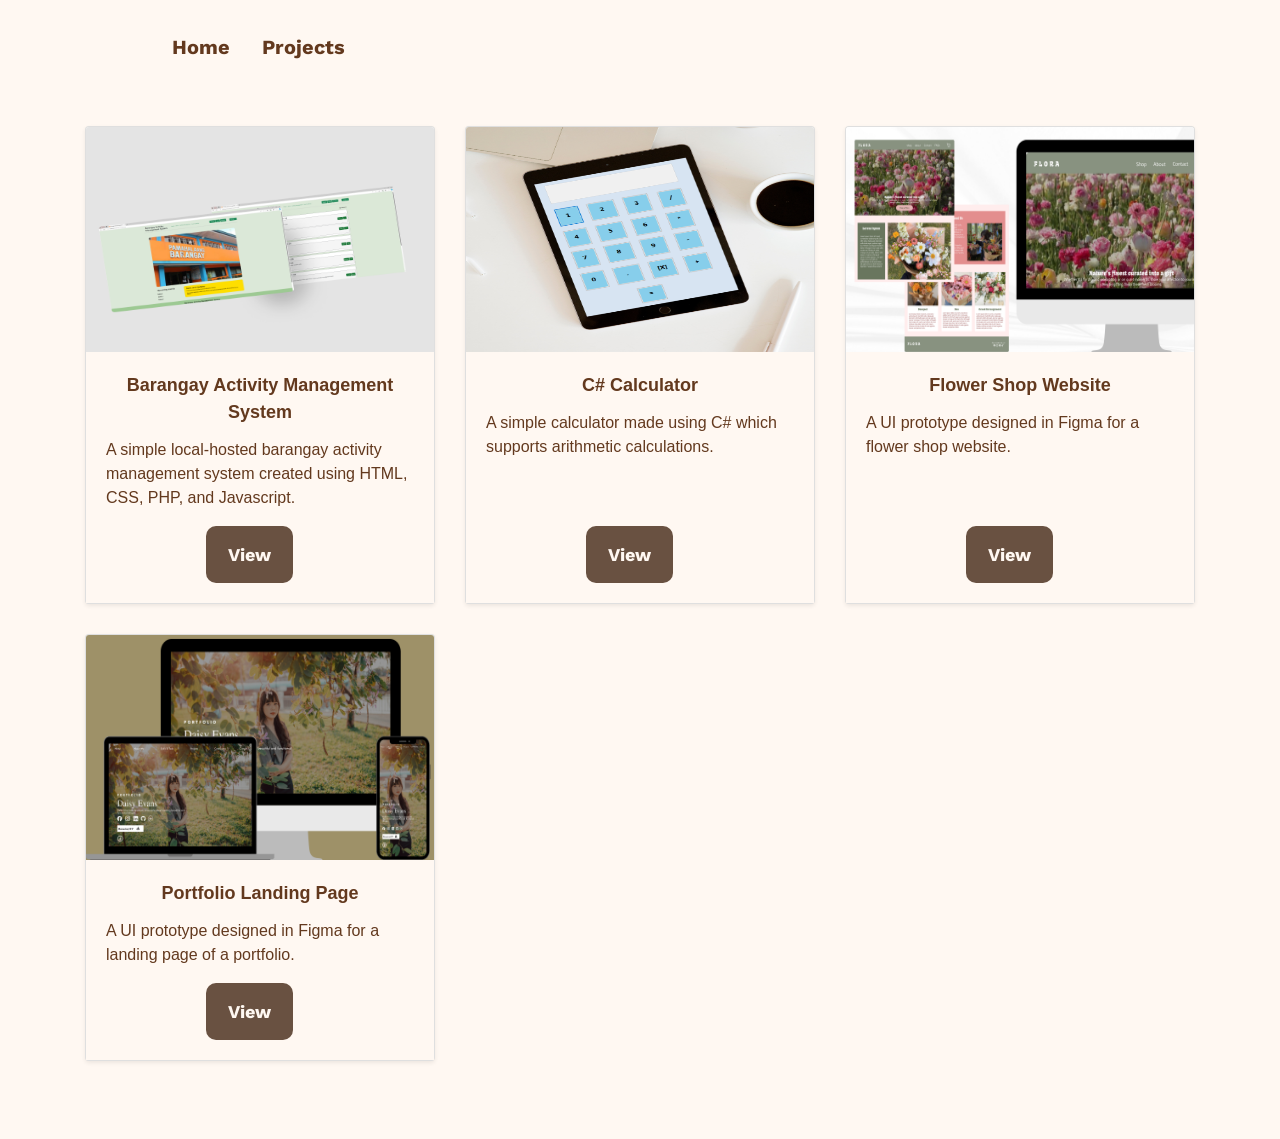
==== projects.html @ 8cfe214b "Add files via upload" ====
<!doctype html>
<html lang="en">
  <head>
    <meta charset="utf-8">
    <meta name="viewport" content="width=device-width, initial-scale=1, shrink-to-fit=no">
    <link rel="stylesheet" href="https://cdn.jsdelivr.net/npm/bootstrap@4.4.1/dist/css/bootstrap.min.css" integrity="sha384-Vkoo8x4CGsO3+Hhxv8T/Q5PaXtkKtu6ug5TOeNV6gBiFeWPGFN9MuhOf23Q9Ifjh" crossorigin="anonymous">
    <link href='https://fonts.googleapis.com/css?family=Work Sans' rel='stylesheet'>
    <link href='https://fonts.googleapis.com/css?family=Eczar' rel='stylesheet'>

    <link rel="stylesheet" href="portfolio.css">
    <title>More Projects</title>
    <link rel="icon" type="image/x-icon" href="project-icon.png">
  </head>
  <body>
    <nav class="navbar navbar-expand-lg navbar-light mt-3">
    <div class="collapse navbar-collapse" id="navbarNav">
        <ul class="navbar-nav">
        <li class="nav-item">
            <b><a class="nav-link ml-5" href="index.html">Home</a></b>
        </li>
        <li class="nav-item">
            <b><a class="nav-link ml-3" href="index.html#projects">Projects</a></b>
        </li>
    </div>
    </nav>
<body>
    <div class="album py-5 bg-body-tertiary">
        <div class="container">
            <div class="row row-cols-1 row-cols-sm-2 row-cols-md-3 g-3">
                <div class="col" style="margin-bottom: 30px;"> 
                <div class="card shadow-sm">
                        <img class="bd-placeholder-img card-img-top" height="225" width="100%" src="bams-mockup.png">
                    <div class="card-body">
                        <p class="card-title">Barangay Activity Management System</p> 
                        <p class="card-text"  style="color: #63391E !important; font-size: 16px;">A simple local-hosted barangay activity management system created using HTML, CSS, PHP, and Javascript.</p> 
                        <div class="d-flex justify-content-between align-items-center" style="margin-left: 100px;"> 
                            <div class="btn-group"> 
                                <a href="https://github.com/EireneJannah/Barangay-Activity-Management-System" class="btn primary">View</a>
                            </div>
                        </div> 
                    </div> 
                </div>
            </div>

            <div class="col" style="margin-bottom: 30px;"> 
                <div class="card shadow-sm">
                        <img class="bd-placeholder-img card-img-top" height="225" width="100%" src="calcu-mockup.png">
                    <div class="card-body"> 
                        <p class="card-title">C# Calculator</p> 
                        <p class="card-text"  style="color: #63391E !important; font-size: 16px;">A simple calculator made using C# which supports arithmetic calculations.</p> 
                        <div class="d-flex justify-content-between align-items-center" style="margin-left: 100px;"> 
                            <div class="btn-group"> 
                                <a href="https://github.com/EireneJannah/Calculator" class="btn primary">View</a>
                            </div>
                        </div> 
                    </div> 
                </div> 
            </div>

            <div class="col" style="margin-bottom: 30px;"> 
                <div class="card shadow-sm">
                        <img class="bd-placeholder-img card-img-top" height="225" width="100%" src="flora-mockup.png">
                    <div class="card-body"> 
                        <p class="card-title">Flower Shop Website</p> 
                        <p class="card-text"  style="color: #63391E !important; font-size: 16px;">A UI prototype designed in Figma for a flower shop website.</p> 
                        <div class="d-flex justify-content-between align-items-center" style="margin-left: 100px;"> 
                            <div class="btn-group"> 
                                <a href="https://www.figma.com/proto/YOsxiAtxPgYF0xO11cYRxN/Flora--Website-Shop-?node-id=1-2&p=f&t=nwMFGA1bm5sD1cd3-1&scaling=min-zoom&content-scaling=fixed&page-id=0%3A1" class="btn primary">View</a>
                            </div>
                        </div> 
                    </div> 
                </div> 
            </div>
            
            <div class="col" style="margin-bottom: 30px;"> 
                <div class="card shadow-sm">
                        <img class="bd-placeholder-img card-img-top" height="225" width="100%" src="landingpage-mockup.png">
                    <div class="card-body"> 
                        <p class="card-title">Portfolio Landing Page</p> 
                        <p class="card-text"  style="color: #63391E !important; font-size: 16px;">A UI prototype designed in Figma for a landing page of a portfolio.</p> 
                        <div class="d-flex justify-content-between align-items-center" style="margin-left: 100px;"> 
                            <div class="btn-group"> 
                                <a href="https://www.figma.com/proto/vqP098gg85hJiurmW2SEsU?node-id=0-1&t=Xt8Y7LL2d7GaH8PI-6" class="btn primary">View</a>
                            </div>
                        </div> 
                    </div> 
                </div> 
            </div>
</body>
</html>
---- portfolio.css ----
* {
    background-color: #FFF8F2;
    scroll-behavior: smooth;
}
#navbarNav {
    margin-left: 100px;
}
.nav-link {
    color: #63391E !important;
    font-style: bold !important;
    font-family: 'Work Sans';
    font-size: 20px;
}
#btn-back-to-top {
  position: fixed;
  bottom: 20px;
  right: 20px;
  display: none;
  border-radius: 100px;
}
.fas fa-arrow-up {
    color: #FFF8F2;
}

/*HOME*/
.intro-container {
    display: flex;
    flex-direction: row;
    align-items: center;
    justify-content: space-between;
    padding: 40px 120px;
    gap: 60px;
}
#intro {
    display: flex;
    flex-direction: column;
    max-width: 45%;
    padding-left: 40px;
}
.hey-bg {
    font-family: 'Work Sans';
    background-color: #695141;
    color: #FFF8F2;
    padding: 6px 14px;
    font-size: 20px;
    border-radius: 10px;
    display: inline-block;
    margin-bottom: 40px;
}
.name-intro {
    font-family: 'Ecszar';
    color: #63391E;
    font-size: 65px;
    line-height: 1.2;
}
.intro-pic img {
    width: 470px;
    height: auto;
    object-fit: cover;
    margin-right: 40px;
}
.intro-btn {
    display: flex;
    gap: 16px;
    margin-top: 20px;
}
.btn {
    padding: 15px 22px;
    font-family: 'Work Sans';
    font-size: 18px;
    border-radius: 10px;
    border: none;
    font-weight: bold;
}
.btn:hover{
    color: #D8914E;
}
.primary {
    background-color: #695141;
    color: #FFF8F2;
}
.secondary {
    background-color: transparent;
    color: #695141;
    border: 2px solid #695141;
}

/*PROJECTS*/
#projects {
    background-color: #EBC490;
    padding: 50px 20px;
}
.proj-title {
    background-color: #EBC490;
    font-family: 'Ecszar';
    color: #63391E;
    font-size: 40px;
    padding: 30px 0 40px 150px;
    font-weight: bolder;
}
.proj-card {
  display: flex;
  justify-content: space-between;
  align-items: center;
  background-color: #FFF8F2;
  border-radius: 20px;
  padding: 0 0 0 50px;
  gap: 20px;
  margin: 0 140px 0 140px;
  overflow: hidden;
}
.proj-text {
  flex: 1;
  font-weight: bold;
  font-size: 20px;
}
.proj-text h2 {
  color: #63391E;
  margin-bottom: 15px;
}
.proj-text p {
  color: #63391E;
  line-height: 1.5;
  margin-bottom: 20px;
}
.proj-text a {
  color: #63391E;
  text-decoration: none;
  font-weight: bold;
}
.proj-text a:hover{
    color: #D8914E;
}
.proj-image {
  flex: 1;
  display: flex;
  justify-content: center;
}
.proj-image img {
  width: 100%;
  border-radius: 20px;
}
.btn-more-proj {
    padding: 15px 22px;
    font-family: 'Work Sans';
    font-size: 18px;
    border-radius: 10px;
    border: none;
    font-weight: bold;
    background-color: #695141;
    color: #FFF8F2;
    margin-top: 40px;
    margin-left: 140px;
    display: inline-block;
}
.btn-more-proj:hover{
    color: #D8914E;
}

/*ABOUT*/
#about {
    display: flex;
    gap: 80px;
    padding: 40px 120px;
    align-items: flex-start;
}
.about-info {
    flex: 2;
}
.educ {
    flex: 1;
}
.abt-title {
    margin-left: 40px;
}
.abt-title,
.educ-title,
.train-title {
    font-family: 'Ecszar';
    color: #63391E;
    font-size: 40px;
    font-weight: bolder;
    margin-bottom: 20px;
}
.abt-pr {
    font-family: 'Work Sans';
    color: #63391E;
    font-size: 20px;
    line-height: 1.6;
    max-width: 600px;
    margin-left: 40px;
}
.educ-details {
    font-family: 'Work Sans';
    color: #63391E;
    font-size: 20px;
    line-height: 1.6;
    max-width: 800px;
}
.train-details {
    font-family: 'Work Sans';
    color: #63391E;
    font-size: 20px;
    max-width: 800px;
}
.skills {
    display: flex;
    flex-direction: column;
}
.skills-title {
    font-family: 'Ecszar';
    color: #63391E;
    font-size: 40px;
    font-weight: bolder;
    margin-left: 40px;
    margin-bottom: 20px;
}
.skills-details {
    display: flex;
    flex-direction: row;
    align-items: flex-start;
}
details {
    flex: none;
    font-family: 'Work Sans';
    color: #63391E;
    font-size: 18px;
    font-weight: bold;
    border: 2px solid #695141;
    border-radius: 16px;
    padding: 14px 18px;
    margin-left: 40px;
    background-color: #FFF8F2;
    width: 280px;
    min-width: 250px;
    max-width: 550px;
}
summary {
    font-weight: bolder;
    font-size: 20px;
}
summary:hover {
    color: #D8914E;
}
.skills-sum {
    padding-left: 20px;
    margin-top: 10px;
    font-family: 'Work Sans';
    font-size: 16px;
    color: #63391E;
}
.skills-sum li {
    margin-bottom: 6px;
}

/*CONTACTS*/
.contacts {
    margin: 15px 0 0 30px;
    display: flex;
    gap: 35px;
}

/**CERTIFICATES*/
#certificates {
    background-color: #EBC490;
    padding: 50px 20px;
}
.cert-title {
    background-color: #EBC490;
    font-family: 'Ecszar';
    color: #63391E;
    font-size: 40px;
    padding: 30px 0 40px 0;
    font-weight: bolder;
    text-align: center;
}
.carousel {
    max-width: 630px;
    margin: 0 0 30px 420px;
}
.carousel-item {
    height: 400px;
}
.carousel-item img {
    height: 100%;
    object-fit: contain;
    margin: auto;
}
.carousel-caption {
    padding: 12px 20px;
    bottom: 20px;
    left: 50%;
    transform: translateX(-50%);
    width: 400px;
    max-width: 100%;
    opacity: 0.8;
}
.carousel-caption h5,
.carousel-caption p {
    color: #63391E;
    margin: 0;
}
.carousel-control-prev,
.carousel-control-next {
    width: 5%;
    border: none;
}
.carousel-control-prev-icon,
.carousel-control-next-icon {
    filter: invert(1);
    width: 2rem;
    height: 2rem;
    color: #63391E !important;
}
.carousel-inner {
    border-radius: 20px;
    overflow: hidden;
}

/*MORE PROJECTS*/
.card {
    height: 100%;
}
.card-body {
    display: flex;
    flex-direction: column;
    width: 100%; 
    height: 100%;
}
.card-title{
    color: #63391E;
    font-size: 18px;
    font-weight: bold;
    text-align: center;
}
.card-text {
    flex-grow: 1;
}
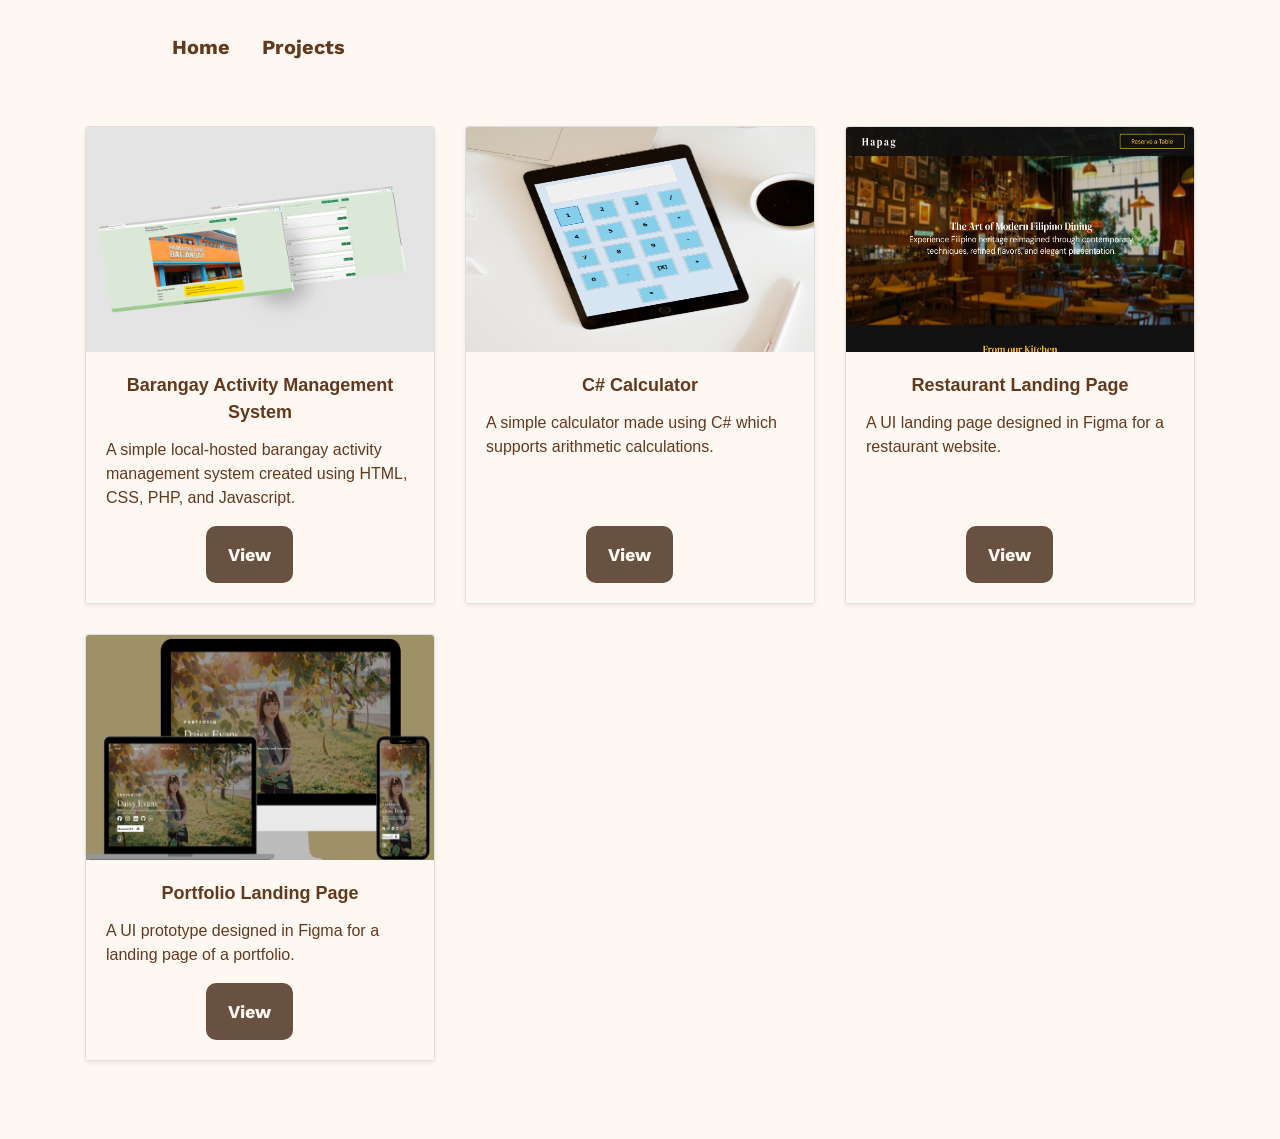
==== commit ca7a79ac: "Add files via upload" ====
--- a/projects.html
+++ b/projects.html
@@ -13,6 +13,16 @@
   </head>
   <body>
     <nav class="navbar navbar-expand-lg navbar-light mt-3">
+
+    <button class="navbar-toggler" type="button"
+        data-bs-toggle="collapse"
+        data-bs-target="#navbarNav"
+        aria-controls="navbarNav"
+        aria-expanded="false"
+        aria-label="Toggle navigation">
+        <span class="navbar-toggler-icon"></span>
+    </button>
+
     <div class="collapse navbar-collapse" id="navbarNav">
         <ul class="navbar-nav">
         <li class="nav-item">
@@ -59,13 +69,13 @@
 
             <div class="col" style="margin-bottom: 30px;"> 
                 <div class="card shadow-sm">
-                        <img class="bd-placeholder-img card-img-top" height="225" width="100%" src="flora-mockup.png">
+                        <img class="bd-placeholder-img card-img-top" height="225" width="100%" src="hapag-landingpage.png">
                     <div class="card-body"> 
-                        <p class="card-title">Flower Shop Website</p> 
-                        <p class="card-text"  style="color: #63391E !important; font-size: 16px;">A UI prototype designed in Figma for a flower shop website.</p> 
+                        <p class="card-title">Restaurant Landing Page</p> 
+                        <p class="card-text"  style="color: #63391E !important; font-size: 16px;">A UI landing page designed in Figma for a restaurant website.</p> 
                         <div class="d-flex justify-content-between align-items-center" style="margin-left: 100px;"> 
                             <div class="btn-group"> 
-                                <a href="https://www.figma.com/proto/YOsxiAtxPgYF0xO11cYRxN/Flora--Website-Shop-?node-id=1-2&p=f&t=nwMFGA1bm5sD1cd3-1&scaling=min-zoom&content-scaling=fixed&page-id=0%3A1" class="btn primary">View</a>
+                                <a href="https://www.figma.com/community/file/1651979895383308139" class="btn primary">View</a>
                             </div>
                         </div> 
                     </div> 
@@ -86,5 +96,9 @@
                     </div> 
                 </div> 
             </div>
+    <script src="https://code.jquery.com/jquery-3.4.1.slim.min.js" integrity="sha384-J6qa4849blE2+poT4WnyKhv5vZF5SrPo0iEjwBvKU7imGFAV0wwj1yYfoRSJoZ+n" crossorigin="anonymous"></script>
+    <script src="https://cdn.jsdelivr.net/npm/popper.js@1.16.0/dist/umd/popper.min.js" integrity="sha384-Q6E9RHvbIyZFJoft+2mJbHaEWldlvI9IOYy5n3zV9zzTtmI3UksdQRVvoxMfooAo" crossorigin="anonymous"></script>
+    <script src="https://cdn.jsdelivr.net/npm/bootstrap@4.4.1/dist/js/bootstrap.min.js" integrity="sha384-wfSDF2E50Y2D1uUdj0O3uMBJnjuUD4Ih7YwaYd1iqfktj0Uod8GCExl3Og8ifwB6" crossorigin="anonymous"></script>
+    <script src="https://cdn.jsdelivr.net/npm/bootstrap@5.3.2/dist/js/bootstrap.bundle.min.js"></script>
 </body>
 </html>
--- a/portfolio.css
+++ b/portfolio.css
@@ -4,6 +4,12 @@
 }
 #navbarNav {
     margin-left: 100px;
+}
+.navbar-toggler {
+    border-color: #695141;
+}
+.navbar-toggler-icon {
+    filter: invert(27%) sepia(30%) saturate(500%) hue-rotate(10deg);
 }
 .nav-link {
     color: #63391E !important;
@@ -34,7 +40,7 @@
 #intro {
     display: flex;
     flex-direction: column;
-    max-width: 45%;
+    max-width: 55%;
     padding-left: 40px;
 }
 .hey-bg {
@@ -50,14 +56,33 @@
 .name-intro {
     font-family: 'Ecszar';
     color: #63391E;
-    font-size: 65px;
+    font-size: 45px;
     line-height: 1.2;
 }
-.intro-pic img {
+.intro-pic {
+    position: relative;
     width: 470px;
+    margin-right: 40px;
+}
+.profile-img {
+    display: block;
+    width: 100%;
     height: auto;
     object-fit: cover;
-    margin-right: 40px;
+}
+.overlay {
+    position: absolute;
+    inset: 0;
+    opacity: 0;
+    transition: 0.5s ease;
+}
+.overlay img {
+    width: 100%;
+    height: 100%;
+    object-fit: cover;
+}
+.intro-pic:hover .overlay {
+    opacity: 1;
 }
 .intro-btn {
     display: flex;
@@ -337,6 +362,132 @@
     flex-grow: 1;
 }
 
-
-
-
+/*RESPONSIVE
+
+/* TABLET/IPAD */
+@media (max-width: 992px) {
+
+#navbarNav {
+    margin-left: 0;
+}  
+.navbar-nav {
+    gap: 10px;
+    padding-top: 10px;
+}
+.intro-container {
+    flex-direction: column;
+    padding: 40px 40px;
+    text-align: center;
+}
+#intro {
+    max-width: 100%;
+    padding-left: 0;
+}
+.intro-pic img {
+    width: 350px;
+    margin-right: 0;
+}
+.intro-btn {
+    justify-content: center;
+    flex-wrap: wrap;
+}
+.proj-title {
+    padding-left: 40px;
+    text-align: left;
+}
+.proj-card {
+    flex-direction: column;
+    margin: 0 40px;
+    padding: 30px;
+}
+.btn-more-proj {
+    margin-left: 40px;
+}
+#about {
+    flex-direction: column;
+    padding: 40px;
+    gap: 40px;
+}
+.abt-title,
+.skills-title {
+    margin-left: 0;
+}
+.abt-pr {
+    margin-left: 0;
+}
+.skills-details {
+    flex-direction: column;
+    gap: 20px;
+}
+details {
+    margin-left: 0;
+    width: 100%;
+}
+.carousel {
+    margin: 0 auto 30px auto;
+}
+}
+
+/* MOBILE */
+@media (max-width: 576px) {
+
+#navbarNav {
+    margin-left: 0;
+}
+.navbar-nav {
+        gap: 10px;
+        padding-top: 10px;
+}
+.nav-link {
+    font-size: 18px;
+}
+.name-intro {
+    font-size: 45px;
+}
+.hey-bg {
+    font-size: 16px;
+}
+.intro-pic img {
+    width: 280px;
+}
+.proj-title {
+    font-size: 32px;
+    padding-left: 20px;
+}
+.proj-text {
+    font-size: 18px;
+}
+.proj-card {
+    margin: 0 20px;
+}
+.btn-more-proj {
+    margin-left: 20px;
+}
+.abt-title,
+.educ-title,
+.train-title,
+.skills-title {
+    font-size: 32px;
+}
+.abt-pr,
+.educ-details,
+.train-details {
+    font-size: 18px;
+}
+.contacts {
+    flex-wrap: wrap;
+    gap: 20px;
+}
+.carousel-item {
+    height: 300px;
+}
+.carousel-caption {
+    width: 90%;
+}
+}
+
+
+
+
+
+
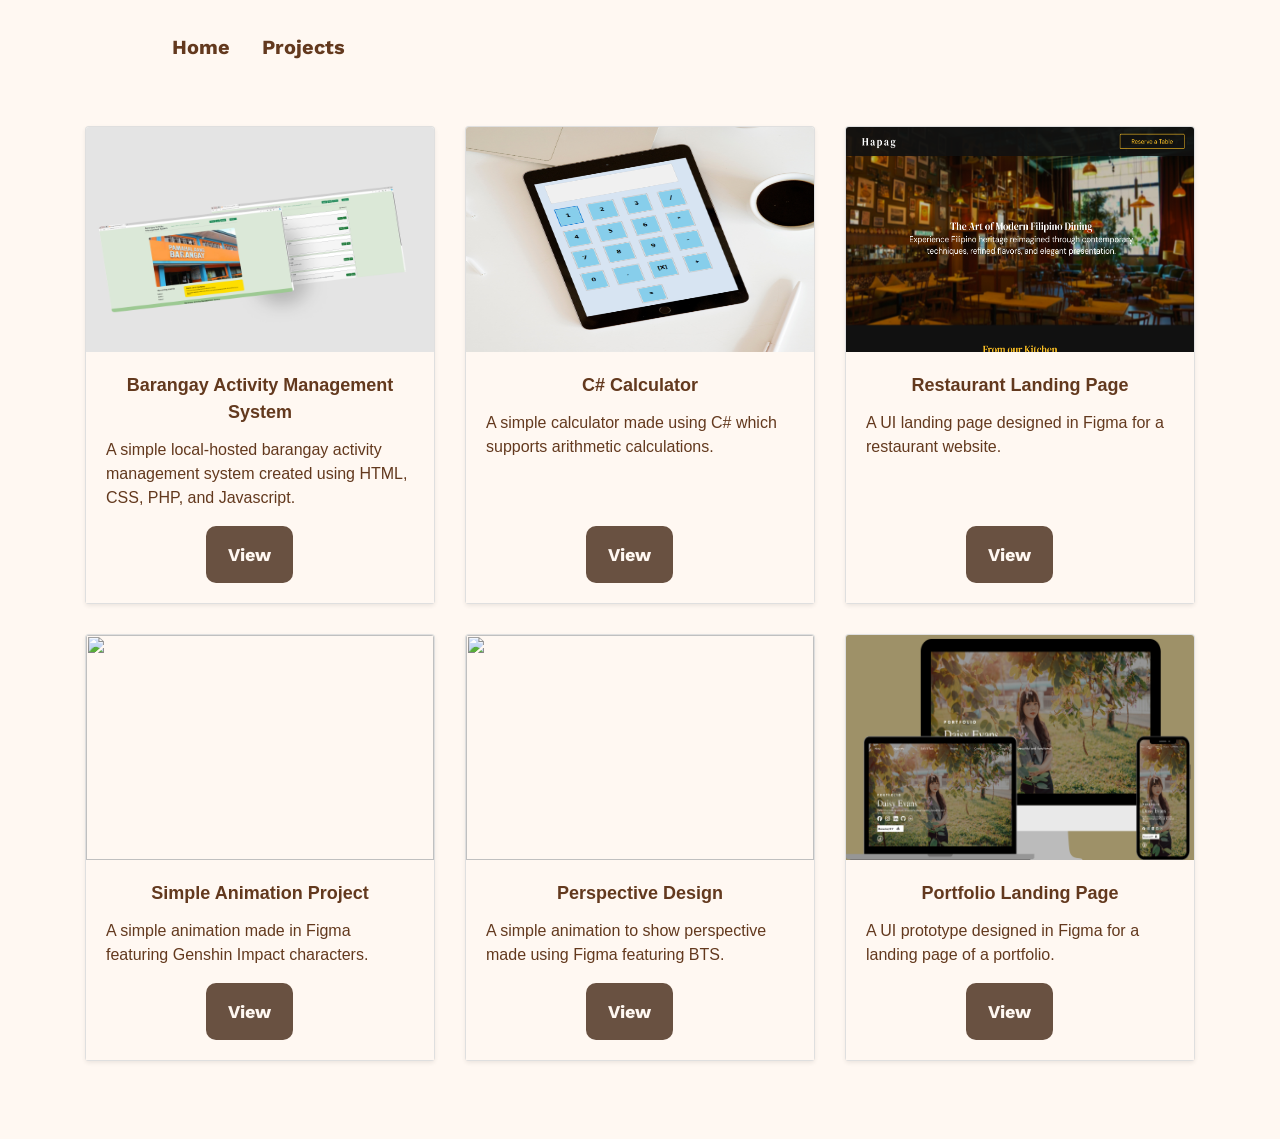
==== commit b8855218: "Add files via upload" ====
--- a/projects.html
+++ b/projects.html
@@ -81,7 +81,37 @@
                     </div> 
                 </div> 
             </div>
-            
+
+            <div class="col" style="margin-bottom: 30px;"> 
+                <div class="card shadow-sm">
+                        <img class="bd-placeholder-img card-img-top" height="225" width="100%" src="simple-animation.png">
+                    <div class="card-body"> 
+                        <p class="card-title">Simple Animation Project</p> 
+                        <p class="card-text"  style="color: #63391E !important; font-size: 16px;">A simple animation made in Figma featuring Genshin Impact characters.</p> 
+                        <div class="d-flex justify-content-between align-items-center" style="margin-left: 100px;"> 
+                            <div class="btn-group"> 
+                                <a href="https://www.figma.com/proto/w0Ak2dKb2I7CWGbtjV2sj3/Animation-of-Genshin-Impact-Characters--Cryo-?node-id=1-2&p=f&t=DT8RNXBvrk9KnqP2-1&scaling=min-zoom&content-scaling=fixed&page-id=0%3A1&starting-point-node-id=1%3A2" class="btn primary">View</a>
+                            </div>
+                        </div> 
+                    </div> 
+                </div> 
+            </div>
+
+            <div class="col" style="margin-bottom: 30px;"> 
+                <div class="card shadow-sm">
+                        <img class="bd-placeholder-img card-img-top" height="225" width="100%" src="perspective design.png">
+                    <div class="card-body"> 
+                        <p class="card-title">Perspective Design</p> 
+                        <p class="card-text"  style="color: #63391E !important; font-size: 16px;">A simple animation to show perspective made using Figma featuring BTS.</p> 
+                        <div class="d-flex justify-content-between align-items-center" style="margin-left: 100px;"> 
+                            <div class="btn-group"> 
+                                <a href="https://www.figma.com/proto/HBB8tZjjzlKYYc49GsrmYz/Perspective-Design?node-id=3-427&p=f&t=JgrsklHNJFS50J7o-1&scaling=min-zoom&content-scaling=fixed&page-id=0%3A1" class="btn primary">View</a>
+                            </div>
+                        </div> 
+                    </div> 
+                </div> 
+            </div>
+
             <div class="col" style="margin-bottom: 30px;"> 
                 <div class="card shadow-sm">
                         <img class="bd-placeholder-img card-img-top" height="225" width="100%" src="landingpage-mockup.png">
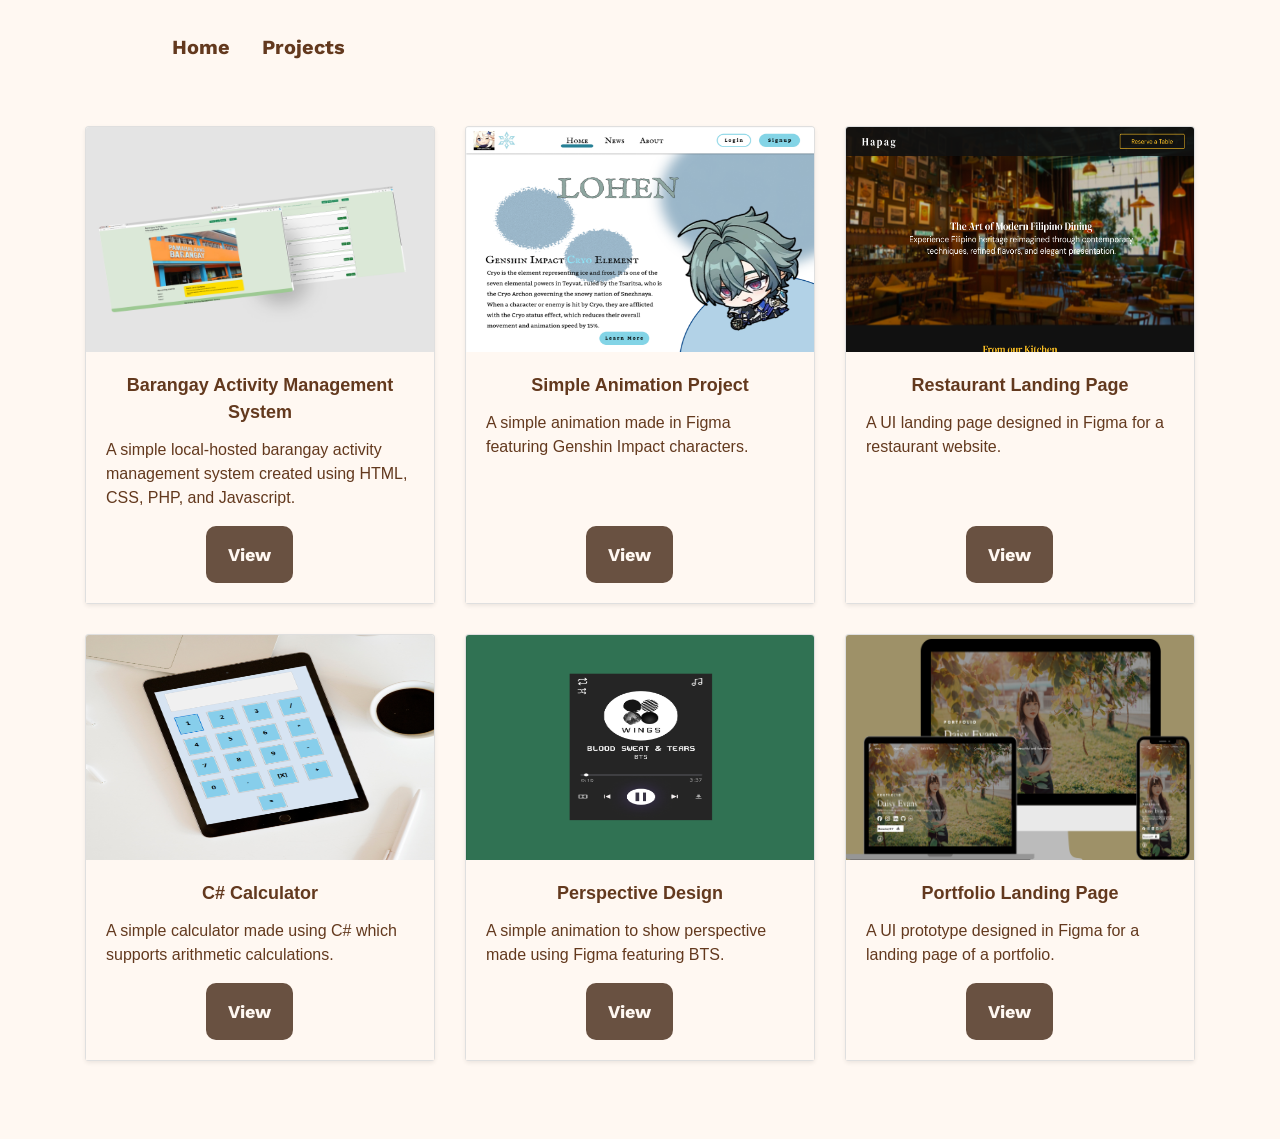
==== commit cb4fc8bc: "Add files via upload" ====
--- a/projects.html
+++ b/projects.html
@@ -54,13 +54,13 @@
 
             <div class="col" style="margin-bottom: 30px;"> 
                 <div class="card shadow-sm">
-                        <img class="bd-placeholder-img card-img-top" height="225" width="100%" src="calcu-mockup.png">
+                        <img class="bd-placeholder-img card-img-top" height="225" width="100%" src="simple-animation.png">
                     <div class="card-body"> 
-                        <p class="card-title">C# Calculator</p> 
-                        <p class="card-text"  style="color: #63391E !important; font-size: 16px;">A simple calculator made using C# which supports arithmetic calculations.</p> 
+                        <p class="card-title">Simple Animation Project</p> 
+                        <p class="card-text"  style="color: #63391E !important; font-size: 16px;">A simple animation made in Figma featuring Genshin Impact characters.</p> 
                         <div class="d-flex justify-content-between align-items-center" style="margin-left: 100px;"> 
                             <div class="btn-group"> 
-                                <a href="https://github.com/EireneJannah/Calculator" class="btn primary">View</a>
+                                <a href="https://www.figma.com/proto/w0Ak2dKb2I7CWGbtjV2sj3/Animation-of-Genshin-Impact-Characters--Cryo-?node-id=1-2&p=f&t=DT8RNXBvrk9KnqP2-1&scaling=min-zoom&content-scaling=fixed&page-id=0%3A1&starting-point-node-id=1%3A2" class="btn primary">View</a>
                             </div>
                         </div> 
                     </div> 
@@ -84,13 +84,13 @@
 
             <div class="col" style="margin-bottom: 30px;"> 
                 <div class="card shadow-sm">
-                        <img class="bd-placeholder-img card-img-top" height="225" width="100%" src="simple-animation.png">
+                        <img class="bd-placeholder-img card-img-top" height="225" width="100%" src="calcu-mockup.png">
                     <div class="card-body"> 
-                        <p class="card-title">Simple Animation Project</p> 
-                        <p class="card-text"  style="color: #63391E !important; font-size: 16px;">A simple animation made in Figma featuring Genshin Impact characters.</p> 
+                        <p class="card-title">C# Calculator</p> 
+                        <p class="card-text"  style="color: #63391E !important; font-size: 16px;">A simple calculator made using C# which supports arithmetic calculations.</p> 
                         <div class="d-flex justify-content-between align-items-center" style="margin-left: 100px;"> 
                             <div class="btn-group"> 
-                                <a href="https://www.figma.com/proto/w0Ak2dKb2I7CWGbtjV2sj3/Animation-of-Genshin-Impact-Characters--Cryo-?node-id=1-2&p=f&t=DT8RNXBvrk9KnqP2-1&scaling=min-zoom&content-scaling=fixed&page-id=0%3A1&starting-point-node-id=1%3A2" class="btn primary">View</a>
+                                <a href="https://github.com/EireneJannah/Calculator" class="btn primary">View</a>
                             </div>
                         </div> 
                     </div> 
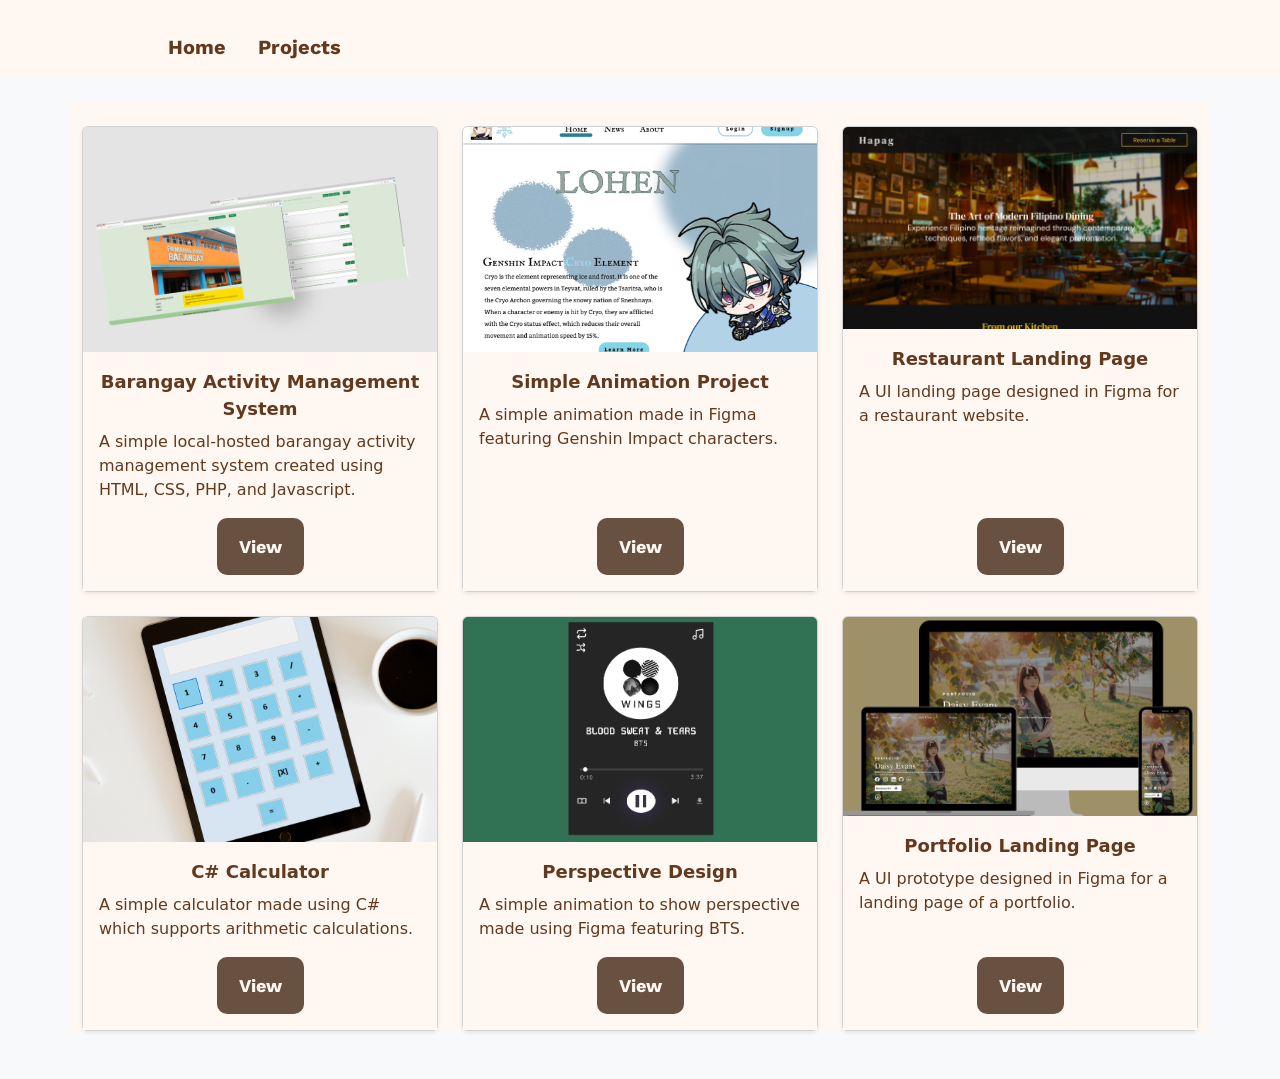
==== commit 5c590407: "Add files via upload" ====
--- a/projects.html
+++ b/projects.html
@@ -1,134 +1,136 @@
-<!doctype html>
-<html lang="en">
-  <head>
-    <meta charset="utf-8">
-    <meta name="viewport" content="width=device-width, initial-scale=1, shrink-to-fit=no">
-    <link rel="stylesheet" href="https://cdn.jsdelivr.net/npm/bootstrap@4.4.1/dist/css/bootstrap.min.css" integrity="sha384-Vkoo8x4CGsO3+Hhxv8T/Q5PaXtkKtu6ug5TOeNV6gBiFeWPGFN9MuhOf23Q9Ifjh" crossorigin="anonymous">
-    <link href='https://fonts.googleapis.com/css?family=Work Sans' rel='stylesheet'>
-    <link href='https://fonts.googleapis.com/css?family=Eczar' rel='stylesheet'>
-
-    <link rel="stylesheet" href="portfolio.css">
-    <title>More Projects</title>
-    <link rel="icon" type="image/x-icon" href="project-icon.png">
-  </head>
-  <body>
-    <nav class="navbar navbar-expand-lg navbar-light mt-3">
-
-    <button class="navbar-toggler" type="button"
-        data-bs-toggle="collapse"
-        data-bs-target="#navbarNav"
-        aria-controls="navbarNav"
-        aria-expanded="false"
-        aria-label="Toggle navigation">
-        <span class="navbar-toggler-icon"></span>
-    </button>
-
-    <div class="collapse navbar-collapse" id="navbarNav">
-        <ul class="navbar-nav">
-        <li class="nav-item">
-            <b><a class="nav-link ml-5" href="index.html">Home</a></b>
-        </li>
-        <li class="nav-item">
-            <b><a class="nav-link ml-3" href="index.html#projects">Projects</a></b>
-        </li>
-    </div>
-    </nav>
-<body>
-    <div class="album py-5 bg-body-tertiary">
-        <div class="container">
-            <div class="row row-cols-1 row-cols-sm-2 row-cols-md-3 g-3">
-                <div class="col" style="margin-bottom: 30px;"> 
-                <div class="card shadow-sm">
-                        <img class="bd-placeholder-img card-img-top" height="225" width="100%" src="bams-mockup.png">
-                    <div class="card-body">
-                        <p class="card-title">Barangay Activity Management System</p> 
-                        <p class="card-text"  style="color: #63391E !important; font-size: 16px;">A simple local-hosted barangay activity management system created using HTML, CSS, PHP, and Javascript.</p> 
-                        <div class="d-flex justify-content-between align-items-center" style="margin-left: 100px;"> 
-                            <div class="btn-group"> 
-                                <a href="https://github.com/EireneJannah/Barangay-Activity-Management-System" class="btn primary">View</a>
-                            </div>
-                        </div> 
-                    </div> 
-                </div>
-            </div>
-
-            <div class="col" style="margin-bottom: 30px;"> 
-                <div class="card shadow-sm">
-                        <img class="bd-placeholder-img card-img-top" height="225" width="100%" src="simple-animation.png">
-                    <div class="card-body"> 
-                        <p class="card-title">Simple Animation Project</p> 
-                        <p class="card-text"  style="color: #63391E !important; font-size: 16px;">A simple animation made in Figma featuring Genshin Impact characters.</p> 
-                        <div class="d-flex justify-content-between align-items-center" style="margin-left: 100px;"> 
-                            <div class="btn-group"> 
-                                <a href="https://www.figma.com/proto/w0Ak2dKb2I7CWGbtjV2sj3/Animation-of-Genshin-Impact-Characters--Cryo-?node-id=1-2&p=f&t=DT8RNXBvrk9KnqP2-1&scaling=min-zoom&content-scaling=fixed&page-id=0%3A1&starting-point-node-id=1%3A2" class="btn primary">View</a>
-                            </div>
-                        </div> 
-                    </div> 
-                </div> 
-            </div>
-
-            <div class="col" style="margin-bottom: 30px;"> 
-                <div class="card shadow-sm">
-                        <img class="bd-placeholder-img card-img-top" height="225" width="100%" src="hapag-landingpage.png">
-                    <div class="card-body"> 
-                        <p class="card-title">Restaurant Landing Page</p> 
-                        <p class="card-text"  style="color: #63391E !important; font-size: 16px;">A UI landing page designed in Figma for a restaurant website.</p> 
-                        <div class="d-flex justify-content-between align-items-center" style="margin-left: 100px;"> 
-                            <div class="btn-group"> 
-                                <a href="https://www.figma.com/community/file/1651979895383308139" class="btn primary">View</a>
-                            </div>
-                        </div> 
-                    </div> 
-                </div> 
-            </div>
-
-            <div class="col" style="margin-bottom: 30px;"> 
-                <div class="card shadow-sm">
-                        <img class="bd-placeholder-img card-img-top" height="225" width="100%" src="calcu-mockup.png">
-                    <div class="card-body"> 
-                        <p class="card-title">C# Calculator</p> 
-                        <p class="card-text"  style="color: #63391E !important; font-size: 16px;">A simple calculator made using C# which supports arithmetic calculations.</p> 
-                        <div class="d-flex justify-content-between align-items-center" style="margin-left: 100px;"> 
-                            <div class="btn-group"> 
-                                <a href="https://github.com/EireneJannah/Calculator" class="btn primary">View</a>
-                            </div>
-                        </div> 
-                    </div> 
-                </div> 
-            </div>
-
-            <div class="col" style="margin-bottom: 30px;"> 
-                <div class="card shadow-sm">
-                        <img class="bd-placeholder-img card-img-top" height="225" width="100%" src="perspective design.png">
-                    <div class="card-body"> 
-                        <p class="card-title">Perspective Design</p> 
-                        <p class="card-text"  style="color: #63391E !important; font-size: 16px;">A simple animation to show perspective made using Figma featuring BTS.</p> 
-                        <div class="d-flex justify-content-between align-items-center" style="margin-left: 100px;"> 
-                            <div class="btn-group"> 
-                                <a href="https://www.figma.com/proto/HBB8tZjjzlKYYc49GsrmYz/Perspective-Design?node-id=3-427&p=f&t=JgrsklHNJFS50J7o-1&scaling=min-zoom&content-scaling=fixed&page-id=0%3A1" class="btn primary">View</a>
-                            </div>
-                        </div> 
-                    </div> 
-                </div> 
-            </div>
-
-            <div class="col" style="margin-bottom: 30px;"> 
-                <div class="card shadow-sm">
-                        <img class="bd-placeholder-img card-img-top" height="225" width="100%" src="landingpage-mockup.png">
-                    <div class="card-body"> 
-                        <p class="card-title">Portfolio Landing Page</p> 
-                        <p class="card-text"  style="color: #63391E !important; font-size: 16px;">A UI prototype designed in Figma for a landing page of a portfolio.</p> 
-                        <div class="d-flex justify-content-between align-items-center" style="margin-left: 100px;"> 
-                            <div class="btn-group"> 
-                                <a href="https://www.figma.com/proto/vqP098gg85hJiurmW2SEsU?node-id=0-1&t=Xt8Y7LL2d7GaH8PI-6" class="btn primary">View</a>
-                            </div>
-                        </div> 
-                    </div> 
-                </div> 
-            </div>
-    <script src="https://code.jquery.com/jquery-3.4.1.slim.min.js" integrity="sha384-J6qa4849blE2+poT4WnyKhv5vZF5SrPo0iEjwBvKU7imGFAV0wwj1yYfoRSJoZ+n" crossorigin="anonymous"></script>
-    <script src="https://cdn.jsdelivr.net/npm/popper.js@1.16.0/dist/umd/popper.min.js" integrity="sha384-Q6E9RHvbIyZFJoft+2mJbHaEWldlvI9IOYy5n3zV9zzTtmI3UksdQRVvoxMfooAo" crossorigin="anonymous"></script>
-    <script src="https://cdn.jsdelivr.net/npm/bootstrap@4.4.1/dist/js/bootstrap.min.js" integrity="sha384-wfSDF2E50Y2D1uUdj0O3uMBJnjuUD4Ih7YwaYd1iqfktj0Uod8GCExl3Og8ifwB6" crossorigin="anonymous"></script>
-    <script src="https://cdn.jsdelivr.net/npm/bootstrap@5.3.2/dist/js/bootstrap.bundle.min.js"></script>
-</body>
+<!doctype html>
+<html lang="en">
+  <head>
+    <meta charset="utf-8">
+    <meta name="viewport" content="width=device-width, initial-scale=1, shrink-to-fit=no">
+    <link rel="stylesheet" href="https://cdn.jsdelivr.net/npm/bootstrap@5.3.2/dist/css/bootstrap.min.css">
+    <link href='https://fonts.googleapis.com/css?family=Work Sans' rel='stylesheet'>
+    <link href='https://fonts.googleapis.com/css?family=Eczar' rel='stylesheet'>
+
+    <link rel="stylesheet" href="portfolio.css">
+    <title>More Projects</title>
+    <link rel="icon" type="image/x-icon" href="project-icon.png">
+  </head>
+  <body>
+    <nav class="navbar navbar-expand-lg navbar-light mt-3">
+    <div class="container-fluid">
+
+    <button class="navbar-toggler" type="button"
+        data-bs-toggle="collapse"
+        data-bs-target="#navbarNav"
+        aria-controls="navbarNav"
+        aria-expanded="false"
+        aria-label="Toggle navigation">
+        <span class="navbar-toggler-icon"></span>
+    </button>
+
+    <div class="collapse navbar-collapse" id="navbarNav">
+        <ul class="navbar-nav">
+        <li class="nav-item">
+            <b><a class="nav-link ms-5" href="index.html">Home</a></b>
+        </li>
+        <li class="nav-item">
+            <b><a class="nav-link ms-3" href="index.html#projects">Projects</a></b>
+        </li>
+        </ul>
+    </div>
+    </div>
+    </nav>
+    <div class="album py-5 bg-body-tertiary">
+        <div class="container">
+            <div class="row row-cols-1 row-cols-md-2 row-cols-lg-3 g-4">
+                <div class="col"> 
+                <div class="card shadow-sm">
+                        <img class="bd-placeholder-img card-img-top" src="bams-mockup.png">
+                    <div class="card-body">
+                        <p class="card-title">Barangay Activity Management System</p> 
+                        <p class="card-text"  style="color: #63391E !important; font-size: 16px;">A simple local-hosted barangay activity management system created using HTML, CSS, PHP, and Javascript.</p> 
+                        <div class="d-flex justify-content-center align-items-center"> 
+                            <div class="btn-group"> 
+                                <a href="https://github.com/EireneJannah/Barangay-Activity-Management-System" class="btn primary">View</a>
+                            </div>
+                        </div> 
+                    </div> 
+                </div>
+            </div>
+
+            <div class="col"> 
+                <div class="card shadow-sm">
+                        <img class="bd-placeholder-img card-img-top" src="simple-animation.png">
+                    <div class="card-body"> 
+                        <p class="card-title">Simple Animation Project</p> 
+                        <p class="card-text"  style="color: #63391E !important; font-size: 16px;">A simple animation made in Figma featuring Genshin Impact characters.</p> 
+                        <div class="d-flex justify-content-center align-items-center"> 
+                            <div class="btn-group"> 
+                                <a href="https://www.figma.com/proto/w0Ak2dKb2I7CWGbtjV2sj3/Animation-of-Genshin-Impact-Characters--Cryo-?node-id=1-2&p=f&t=DT8RNXBvrk9KnqP2-1&scaling=min-zoom&content-scaling=fixed&page-id=0%3A1&starting-point-node-id=1%3A2" class="btn primary">View</a>
+                            </div>
+                        </div> 
+                    </div> 
+                </div> 
+            </div>
+
+            <div class="col"> 
+                <div class="card shadow-sm">
+                        <img class="bd-placeholder-img card-img-top" src="hapag-landingpage.png">
+                    <div class="card-body"> 
+                        <p class="card-title">Restaurant Landing Page</p> 
+                        <p class="card-text"  style="color: #63391E !important; font-size: 16px;">A UI landing page designed in Figma for a restaurant website.</p> 
+                        <div class="d-flex justify-content-center align-items-center"> 
+                            <div class="btn-group"> 
+                                <a href="https://www.figma.com/community/file/1651979895383308139" class="btn primary">View</a>
+                            </div>
+                        </div> 
+                    </div> 
+                </div> 
+            </div>
+
+            <div class="col"> 
+                <div class="card shadow-sm">
+                        <img class="bd-placeholder-img card-img-top" src="calcu-mockup.png">
+                    <div class="card-body"> 
+                        <p class="card-title">C# Calculator</p> 
+                        <p class="card-text"  style="color: #63391E !important; font-size: 16px;">A simple calculator made using C# which supports arithmetic calculations.</p> 
+                        <div class="d-flex justify-content-center align-items-center"> 
+                            <div class="btn-group"> 
+                                <a href="https://github.com/EireneJannah/Calculator" class="btn primary">View</a>
+                            </div>
+                        </div> 
+                    </div> 
+                </div> 
+            </div>
+
+            <div class="col"> 
+                <div class="card shadow-sm">
+                        <img class="bd-placeholder-img card-img-top" src="perspective design.png">
+                    <div class="card-body"> 
+                        <p class="card-title">Perspective Design</p> 
+                        <p class="card-text"  style="color: #63391E !important; font-size: 16px;">A simple animation to show perspective made using Figma featuring BTS.</p> 
+                        <div class="d-flex justify-content-center align-items-center"> 
+                            <div class="btn-group"> 
+                                <a href="https://www.figma.com/proto/HBB8tZjjzlKYYc49GsrmYz/Perspective-Design?node-id=3-427&p=f&t=JgrsklHNJFS50J7o-1&scaling=min-zoom&content-scaling=fixed&page-id=0%3A1" class="btn primary">View</a>
+                            </div>
+                        </div> 
+                    </div> 
+                </div> 
+            </div>
+
+            <div class="col"> 
+                <div class="card shadow-sm">
+                        <img class="bd-placeholder-img card-img-top" src="landingpage-mockup.png">
+                    <div class="card-body"> 
+                        <p class="card-title">Portfolio Landing Page</p> 
+                        <p class="card-text"  style="color: #63391E !important; font-size: 16px;">A UI prototype designed in Figma for a landing page of a portfolio.</p> 
+                        <div class="d-flex justify-content-center align-items-center"> 
+                            <div class="btn-group"> 
+                                <a href="https://www.figma.com/proto/vqP098gg85hJiurmW2SEsU?node-id=0-1&t=Xt8Y7LL2d7GaH8PI-6" class="btn primary">View</a>
+                            </div>
+                        </div> 
+                    </div> 
+                </div> 
+            </div>
+        </div>
+    </div>
+    </div>
+    <script src="https://cdn.jsdelivr.net/npm/bootstrap@5.3.2/dist/js/bootstrap.bundle.min.js"></script>
+</body>
 </html>
--- a/portfolio.css
+++ b/portfolio.css
@@ -1,493 +1,562 @@
-* {
-    background-color: #FFF8F2;
-    scroll-behavior: smooth;
-}
-#navbarNav {
-    margin-left: 100px;
-}
-.navbar-toggler {
-    border-color: #695141;
-}
-.navbar-toggler-icon {
-    filter: invert(27%) sepia(30%) saturate(500%) hue-rotate(10deg);
-}
-.nav-link {
-    color: #63391E !important;
-    font-style: bold !important;
-    font-family: 'Work Sans';
-    font-size: 20px;
-}
-#btn-back-to-top {
-  position: fixed;
-  bottom: 20px;
-  right: 20px;
-  display: none;
-  border-radius: 100px;
-}
-.fas fa-arrow-up {
-    color: #FFF8F2;
-}
-
-/*HOME*/
-.intro-container {
-    display: flex;
-    flex-direction: row;
-    align-items: center;
-    justify-content: space-between;
-    padding: 40px 120px;
-    gap: 60px;
-}
-#intro {
-    display: flex;
-    flex-direction: column;
-    max-width: 55%;
-    padding-left: 40px;
-}
-.hey-bg {
-    font-family: 'Work Sans';
-    background-color: #695141;
-    color: #FFF8F2;
-    padding: 6px 14px;
-    font-size: 20px;
-    border-radius: 10px;
-    display: inline-block;
-    margin-bottom: 40px;
-}
-.name-intro {
-    font-family: 'Ecszar';
-    color: #63391E;
-    font-size: 45px;
-    line-height: 1.2;
-}
-.intro-pic {
-    position: relative;
-    width: 470px;
-    margin-right: 40px;
-}
-.profile-img {
-    display: block;
-    width: 100%;
-    height: auto;
-    object-fit: cover;
-}
-.overlay {
-    position: absolute;
-    inset: 0;
-    opacity: 0;
-    transition: 0.5s ease;
-}
-.overlay img {
-    width: 100%;
-    height: 100%;
-    object-fit: cover;
-}
-.intro-pic:hover .overlay {
-    opacity: 1;
-}
-.intro-btn {
-    display: flex;
-    gap: 16px;
-    margin-top: 20px;
-}
-.btn {
-    padding: 15px 22px;
-    font-family: 'Work Sans';
-    font-size: 18px;
-    border-radius: 10px;
-    border: none;
-    font-weight: bold;
-}
-.btn:hover{
-    color: #D8914E;
-}
-.primary {
-    background-color: #695141;
-    color: #FFF8F2;
-}
-.secondary {
-    background-color: transparent;
-    color: #695141;
-    border: 2px solid #695141;
-}
-
-/*PROJECTS*/
-#projects {
-    background-color: #EBC490;
-    padding: 50px 20px;
-}
-.proj-title {
-    background-color: #EBC490;
-    font-family: 'Ecszar';
-    color: #63391E;
-    font-size: 40px;
-    padding: 30px 0 40px 150px;
-    font-weight: bolder;
-}
-.proj-card {
-  display: flex;
-  justify-content: space-between;
-  align-items: center;
-  background-color: #FFF8F2;
-  border-radius: 20px;
-  padding: 0 0 0 50px;
-  gap: 20px;
-  margin: 0 140px 0 140px;
-  overflow: hidden;
-}
-.proj-text {
-  flex: 1;
-  font-weight: bold;
-  font-size: 20px;
-}
-.proj-text h2 {
-  color: #63391E;
-  margin-bottom: 15px;
-}
-.proj-text p {
-  color: #63391E;
-  line-height: 1.5;
-  margin-bottom: 20px;
-}
-.proj-text a {
-  color: #63391E;
-  text-decoration: none;
-  font-weight: bold;
-}
-.proj-text a:hover{
-    color: #D8914E;
-}
-.proj-image {
-  flex: 1;
-  display: flex;
-  justify-content: center;
-}
-.proj-image img {
-  width: 100%;
-  border-radius: 20px;
-}
-.btn-more-proj {
-    padding: 15px 22px;
-    font-family: 'Work Sans';
-    font-size: 18px;
-    border-radius: 10px;
-    border: none;
-    font-weight: bold;
-    background-color: #695141;
-    color: #FFF8F2;
-    margin-top: 40px;
-    margin-left: 140px;
-    display: inline-block;
-}
-.btn-more-proj:hover{
-    color: #D8914E;
-}
-
-/*ABOUT*/
-#about {
-    display: flex;
-    gap: 80px;
-    padding: 40px 120px;
-    align-items: flex-start;
-}
-.about-info {
-    flex: 2;
-}
-.educ {
-    flex: 1;
-}
-.abt-title {
-    margin-left: 40px;
-}
-.abt-title,
-.educ-title,
-.train-title {
-    font-family: 'Ecszar';
-    color: #63391E;
-    font-size: 40px;
-    font-weight: bolder;
-    margin-bottom: 20px;
-}
-.abt-pr {
-    font-family: 'Work Sans';
-    color: #63391E;
-    font-size: 20px;
-    line-height: 1.6;
-    max-width: 600px;
-    margin-left: 40px;
-}
-.educ-details {
-    font-family: 'Work Sans';
-    color: #63391E;
-    font-size: 20px;
-    line-height: 1.6;
-    max-width: 800px;
-}
-.train-details {
-    font-family: 'Work Sans';
-    color: #63391E;
-    font-size: 20px;
-    max-width: 800px;
-}
-.skills {
-    display: flex;
-    flex-direction: column;
-}
-.skills-title {
-    font-family: 'Ecszar';
-    color: #63391E;
-    font-size: 40px;
-    font-weight: bolder;
-    margin-left: 40px;
-    margin-bottom: 20px;
-}
-.skills-details {
-    display: flex;
-    flex-direction: row;
-    align-items: flex-start;
-}
-details {
-    flex: none;
-    font-family: 'Work Sans';
-    color: #63391E;
-    font-size: 18px;
-    font-weight: bold;
-    border: 2px solid #695141;
-    border-radius: 16px;
-    padding: 14px 18px;
-    margin-left: 40px;
-    background-color: #FFF8F2;
-    width: 280px;
-    min-width: 250px;
-    max-width: 550px;
-}
-summary {
-    font-weight: bolder;
-    font-size: 20px;
-}
-summary:hover {
-    color: #D8914E;
-}
-.skills-sum {
-    padding-left: 20px;
-    margin-top: 10px;
-    font-family: 'Work Sans';
-    font-size: 16px;
-    color: #63391E;
-}
-.skills-sum li {
-    margin-bottom: 6px;
-}
-
-/*CONTACTS*/
-.contacts {
-    margin: 15px 0 0 30px;
-    display: flex;
-    gap: 35px;
-}
-
-/**CERTIFICATES*/
-#certificates {
-    background-color: #EBC490;
-    padding: 50px 20px;
-}
-.cert-title {
-    background-color: #EBC490;
-    font-family: 'Ecszar';
-    color: #63391E;
-    font-size: 40px;
-    padding: 30px 0 40px 0;
-    font-weight: bolder;
-    text-align: center;
-}
-.carousel {
-    max-width: 630px;
-    margin: 0 0 30px 420px;
-}
-.carousel-item {
-    height: 400px;
-}
-.carousel-item img {
-    height: 100%;
-    object-fit: contain;
-    margin: auto;
-}
-.carousel-caption {
-    padding: 12px 20px;
-    bottom: 20px;
-    left: 50%;
-    transform: translateX(-50%);
-    width: 400px;
-    max-width: 100%;
-    opacity: 0.8;
-}
-.carousel-caption h5,
-.carousel-caption p {
-    color: #63391E;
-    margin: 0;
-}
-.carousel-control-prev,
-.carousel-control-next {
-    width: 5%;
-    border: none;
-}
-.carousel-control-prev-icon,
-.carousel-control-next-icon {
-    filter: invert(1);
-    width: 2rem;
-    height: 2rem;
-    color: #63391E !important;
-}
-.carousel-inner {
-    border-radius: 20px;
-    overflow: hidden;
-}
-
-/*MORE PROJECTS*/
-.card {
-    height: 100%;
-}
-.card-body {
-    display: flex;
-    flex-direction: column;
-    width: 100%; 
-    height: 100%;
-}
-.card-title{
-    color: #63391E;
-    font-size: 18px;
-    font-weight: bold;
-    text-align: center;
-}
-.card-text {
-    flex-grow: 1;
-}
-
-/*RESPONSIVE
-
-/* TABLET/IPAD */
-@media (max-width: 992px) {
-
-#navbarNav {
-    margin-left: 0;
-}  
-.navbar-nav {
-    gap: 10px;
-    padding-top: 10px;
-}
-.intro-container {
-    flex-direction: column;
-    padding: 40px 40px;
-    text-align: center;
-}
-#intro {
-    max-width: 100%;
-    padding-left: 0;
-}
-.intro-pic img {
-    width: 350px;
-    margin-right: 0;
-}
-.intro-btn {
-    justify-content: center;
-    flex-wrap: wrap;
-}
-.proj-title {
-    padding-left: 40px;
-    text-align: left;
-}
-.proj-card {
-    flex-direction: column;
-    margin: 0 40px;
-    padding: 30px;
-}
-.btn-more-proj {
-    margin-left: 40px;
-}
-#about {
-    flex-direction: column;
-    padding: 40px;
-    gap: 40px;
-}
-.abt-title,
-.skills-title {
-    margin-left: 0;
-}
-.abt-pr {
-    margin-left: 0;
-}
-.skills-details {
-    flex-direction: column;
-    gap: 20px;
-}
-details {
-    margin-left: 0;
-    width: 100%;
-}
-.carousel {
-    margin: 0 auto 30px auto;
-}
-}
-
-/* MOBILE */
-@media (max-width: 576px) {
-
-#navbarNav {
-    margin-left: 0;
-}
-.navbar-nav {
-        gap: 10px;
-        padding-top: 10px;
-}
-.nav-link {
-    font-size: 18px;
-}
-.name-intro {
-    font-size: 45px;
-}
-.hey-bg {
-    font-size: 16px;
-}
-.intro-pic img {
-    width: 280px;
-}
-.proj-title {
-    font-size: 32px;
-    padding-left: 20px;
-}
-.proj-text {
-    font-size: 18px;
-}
-.proj-card {
-    margin: 0 20px;
-}
-.btn-more-proj {
-    margin-left: 20px;
-}
-.abt-title,
-.educ-title,
-.train-title,
-.skills-title {
-    font-size: 32px;
-}
-.abt-pr,
-.educ-details,
-.train-details {
-    font-size: 18px;
-}
-.contacts {
-    flex-wrap: wrap;
-    gap: 20px;
-}
-.carousel-item {
-    height: 300px;
-}
-.carousel-caption {
-    width: 90%;
-}
-}
-
-
-
-
-
-
+/* Spacing tokens: shrink at each breakpoint instead of using fixed pixel values */
+:root {
+    --gutter: 140px;   /* side margin for project cards / titles */
+    --pad-x: 120px;    /* side padding for intro + about */
+}
+
+html {
+    scroll-behavior: smooth;
+}
+* {
+    background-color: #FFF8F2;
+}
+img {
+    max-width: 100%;
+}
+#navbarNav {
+    margin-left: 100px;
+}
+.navbar-toggler {
+    border-color: #695141;
+}
+.navbar-toggler-icon {
+    filter: invert(27%) sepia(30%) saturate(500%) hue-rotate(10deg);
+}
+.nav-link {
+    color: #63391E !important;
+    font-weight: bold;
+    font-family: 'Work Sans';
+    font-size: 20px;
+}
+#btn-back-to-top {
+  position: fixed;
+  bottom: 20px;
+  right: 20px;
+  display: none;
+  border-radius: 100px;
+}
+
+/*HOME*/
+.intro-container {
+    display: flex;
+    flex-direction: row;
+    align-items: center;
+    justify-content: space-between;
+    padding: 40px var(--pad-x);
+    gap: 60px;
+}
+#intro {
+    display: flex;
+    flex-direction: column;
+    max-width: 55%;
+    min-width: 0;
+    padding-left: 40px;
+}
+.hey-bg {
+    font-family: 'Work Sans';
+    background-color: #695141;
+    color: #FFF8F2;
+    padding: 6px 14px;
+    font-size: 20px;
+    border-radius: 10px;
+    display: inline-block;
+    margin-bottom: 40px;
+}
+.name-intro {
+    font-family: 'Ecszar';
+    color: #63391E;
+    font-size: clamp(30px, 5vw, 45px);
+    line-height: 1.2;
+}
+.intro-pic {
+    position: relative;
+    flex: 0 1 470px;
+    width: 100%;
+    max-width: 470px;
+    margin-right: 40px;
+}
+.profile-img {
+    display: block;
+    width: 100%;
+    height: auto;
+    object-fit: cover;
+}
+.overlay {
+    position: absolute;
+    inset: 0;
+    opacity: 0;
+    transition: 0.5s ease;
+}
+.overlay img {
+    width: 100%;
+    height: 100%;
+    object-fit: cover;
+}
+.intro-pic:hover .overlay {
+    opacity: 1;
+}
+.intro-btn {
+    display: flex;
+    flex-wrap: wrap;
+    gap: 16px;
+    margin-top: 20px;
+}
+.btn {
+    padding: 15px 22px;
+    font-family: 'Work Sans';
+    font-size: 18px;
+    border-radius: 10px;
+    border: none;
+    font-weight: bold;
+}
+.btn:hover{
+    color: #D8914E;
+}
+.primary {
+    background-color: #695141;
+    color: #FFF8F2;
+}
+.secondary {
+    background-color: transparent;
+    color: #695141;
+    border: 2px solid #695141;
+}
+/* Bootstrap 5 resets background/border on .btn:hover; keep the original look */
+.btn.primary:hover,
+.btn.primary:active,
+.btn.primary:focus-visible {
+    background-color: #695141;
+}
+.btn.secondary:hover,
+.btn.secondary:active,
+.btn.secondary:focus-visible {
+    background-color: transparent;
+    border-color: #695141;
+}
+
+/*PROJECTS*/
+#projects {
+    background-color: #EBC490;
+    padding: 50px 20px;
+}
+.proj-title {
+    background-color: #EBC490;
+    font-family: 'Ecszar';
+    color: #63391E;
+    font-size: 40px;
+    padding: 30px 0 40px calc(var(--gutter) + 10px);
+    font-weight: bolder;
+}
+.proj-card {
+  display: flex;
+  justify-content: space-between;
+  align-items: center;
+  background-color: #FFF8F2;
+  border-radius: 20px;
+  padding: 0 0 0 50px;
+  gap: 20px;
+  margin: 0 var(--gutter);
+  overflow: hidden;
+}
+.proj-text {
+  flex: 1;
+  min-width: 0;
+  font-weight: bold;
+  font-size: 20px;
+}
+.proj-text h2 {
+  color: #63391E;
+  margin-bottom: 15px;
+}
+.proj-text p {
+  color: #63391E;
+  line-height: 1.5;
+  margin-bottom: 20px;
+}
+.proj-text a {
+  color: #63391E;
+  text-decoration: none;
+  font-weight: bold;
+}
+.proj-text a:hover{
+    color: #D8914E;
+}
+.proj-image {
+  flex: 1;
+  min-width: 0;
+  display: flex;
+  justify-content: center;
+}
+.proj-image img {
+  width: 100%;
+  height: auto;
+  border-radius: 20px;
+}
+.btn-more-proj {
+    padding: 15px 22px;
+    font-family: 'Work Sans';
+    font-size: 18px;
+    border-radius: 10px;
+    border: none;
+    font-weight: bold;
+    background-color: #695141;
+    color: #FFF8F2;
+    text-decoration: none;
+    margin-top: 40px;
+    margin-left: var(--gutter);
+    display: inline-block;
+}
+.btn-more-proj:hover{
+    color: #D8914E;
+}
+
+/*ABOUT*/
+#about {
+    display: flex;
+    gap: 80px;
+    padding: 40px var(--pad-x);
+    align-items: flex-start;
+}
+.abt-info {
+    flex: 2;
+    min-width: 0;
+}
+.educ {
+    flex: 1;
+    min-width: 0;
+}
+.abt-title {
+    margin-left: 40px;
+}
+.abt-title,
+.educ-title,
+.train-title {
+    font-family: 'Ecszar';
+    color: #63391E;
+    font-size: 40px;
+    font-weight: bolder;
+    margin-bottom: 20px;
+}
+.abt-pr {
+    font-family: 'Work Sans';
+    color: #63391E;
+    font-size: 20px;
+    line-height: 1.6;
+    max-width: 600px;
+    margin-left: 40px;
+}
+.educ-details {
+    font-family: 'Work Sans';
+    color: #63391E;
+    font-size: 20px;
+    line-height: 1.6;
+    max-width: 800px;
+}
+.train-details {
+    font-family: 'Work Sans';
+    color: #63391E;
+    font-size: 20px;
+    max-width: 800px;
+}
+.skills {
+    display: flex;
+    flex-direction: column;
+}
+.skills-title {
+    font-family: 'Ecszar';
+    color: #63391E;
+    font-size: 40px;
+    font-weight: bolder;
+    margin-left: 40px;
+    margin-bottom: 20px;
+}
+.skills-details {
+    display: flex;
+    flex-direction: row;
+    flex-wrap: wrap;
+    gap: 16px 0;
+    align-items: flex-start;
+}
+details {
+    flex: none;
+    font-family: 'Work Sans';
+    color: #63391E;
+    font-size: 18px;
+    font-weight: bold;
+    border: 2px solid #695141;
+    border-radius: 16px;
+    padding: 14px 18px;
+    margin-left: 40px;
+    background-color: #FFF8F2;
+    width: 280px;
+    min-width: 250px;
+    max-width: 550px;
+}
+summary {
+    font-weight: bolder;
+    font-size: 20px;
+}
+summary:hover {
+    color: #D8914E;
+}
+.skills-sum {
+    padding-left: 20px;
+    margin-top: 10px;
+    font-family: 'Work Sans';
+    font-size: 16px;
+    color: #63391E;
+}
+.skills-sum li {
+    margin-bottom: 6px;
+}
+
+/*CONTACTS*/
+.contacts {
+    margin: 15px 0 0 30px;
+    display: flex;
+    flex-wrap: wrap;
+    gap: 35px;
+}
+
+/*CERTIFICATES*/
+#certificates {
+    background-color: #EBC490;
+    padding: 50px 20px;
+}
+.cert-title {
+    background-color: #EBC490;
+    font-family: 'Ecszar';
+    color: #63391E;
+    font-size: 40px;
+    padding: 30px 0 40px 0;
+    font-weight: bolder;
+    text-align: center;
+}
+.carousel {
+    width: 100%;
+    max-width: 630px;
+    margin: 0 auto 30px auto;
+}
+.carousel-item {
+    height: clamp(240px, 62vw, 400px);
+}
+.carousel-item img {
+    height: 100%;
+    object-fit: contain;
+    margin: auto;
+}
+.carousel-caption {
+    padding: 12px 20px;
+    bottom: 20px;
+    left: 50%;
+    transform: translateX(-50%);
+    width: 400px;
+    max-width: 100%;
+    opacity: 0.8;
+}
+.carousel-caption h5,
+.carousel-caption p {
+    color: #63391E;
+    margin: 0;
+}
+.carousel-control-prev,
+.carousel-control-next {
+    width: 5%;
+    border: none;
+}
+.carousel-control-prev-icon,
+.carousel-control-next-icon {
+    filter: invert(1);
+    width: 2rem;
+    height: 2rem;
+    color: #63391E !important;
+}
+.carousel-inner {
+    border-radius: 20px;
+    overflow: hidden;
+}
+
+/*MORE PROJECTS PAGE*/
+.card {
+    height: 100%;
+}
+.card-img-top {
+    width: 100%;
+    height: 225px;
+    object-fit: cover;
+}
+.card-body {
+    display: flex;
+    flex-direction: column;
+    width: 100%;
+    height: 100%;
+}
+.card-title{
+    color: #63391E;
+    font-size: 18px;
+    font-weight: bold;
+    text-align: center;
+}
+.card-text {
+    flex-grow: 1;
+}
+
+/*RESPONSIVE
+   Breakpoints: 1200 (small laptop), 992 (tablet, matches Bootstrap's navbar-expand-lg),
+   576 (phone) */
+
+/* SMALL LAPTOP */
+@media (max-width: 1199.98px) {
+:root {
+    --gutter: 80px;
+    --pad-x: 60px;
+}
+.intro-container {
+    gap: 40px;
+}
+#about {
+    gap: 40px;
+}
+.proj-card {
+    padding-left: 40px;
+}
+}
+
+/* TABLET/IPAD */
+@media (max-width: 991.98px) {
+:root {
+    --gutter: 40px;
+    --pad-x: 40px;
+}
+#navbarNav {
+    margin-left: 0;
+}
+.navbar-nav {
+    gap: 10px;
+    padding-top: 10px;
+}
+.intro-container {
+    flex-direction: column;
+    text-align: center;
+}
+#intro {
+    align-items: center;
+    max-width: 100%;
+    padding-left: 0;
+}
+#intro > br {
+    display: none;
+}
+.intro-pic {
+    flex: none;
+    width: 100%;
+    max-width: 350px;
+    margin: 0 auto;
+}
+.intro-btn {
+    justify-content: center;
+}
+.contacts {
+    justify-content: center;
+    margin-left: 0;
+}
+.proj-title {
+    padding-left: var(--gutter);
+    text-align: left;
+}
+.proj-card {
+    flex-direction: column;
+    align-items: stretch;
+    padding: 30px;
+}
+.proj-text,
+.proj-image {
+    flex: none;
+    width: 100%;
+}
+#about {
+    flex-direction: column;
+    align-items: stretch;
+    gap: 40px;
+}
+.abt-info,
+.educ {
+    flex: none;
+    width: 100%;
+}
+.abt-title,
+.skills-title {
+    margin-left: 0;
+}
+.abt-pr {
+    margin-left: 0;
+    max-width: 100%;
+}
+.skills-details {
+    flex-direction: column;
+    gap: 20px;
+}
+details {
+    margin-left: 0;
+    width: 100%;
+}
+}
+
+/* MOBILE */
+@media (max-width: 575.98px) {
+:root {
+    --gutter: 20px;
+    --pad-x: 20px;
+}
+.nav-link {
+    font-size: 18px;
+}
+.hey-bg {
+    font-size: 16px;
+    margin-bottom: 24px;
+}
+.intro-pic {
+    max-width: 280px;
+}
+.btn {
+    font-size: 16px;
+    padding: 12px 18px;
+}
+.proj-title,
+.cert-title {
+    font-size: 32px;
+}
+.proj-text {
+    font-size: 18px;
+}
+.proj-text h2 {
+    font-size: 26px;
+}
+.proj-card {
+    padding: 20px;
+}
+.abt-title,
+.educ-title,
+.train-title,
+.skills-title {
+    font-size: 32px;
+}
+.abt-pr,
+.educ-details,
+.train-details {
+    font-size: 18px;
+}
+.contacts {
+    gap: 20px;
+}
+#projects,
+#certificates {
+    padding-left: 12px;
+    padding-right: 12px;
+}
+.carousel-control-prev-icon,
+.carousel-control-next-icon {
+    width: 1.5rem;
+    height: 1.5rem;
+}
+}
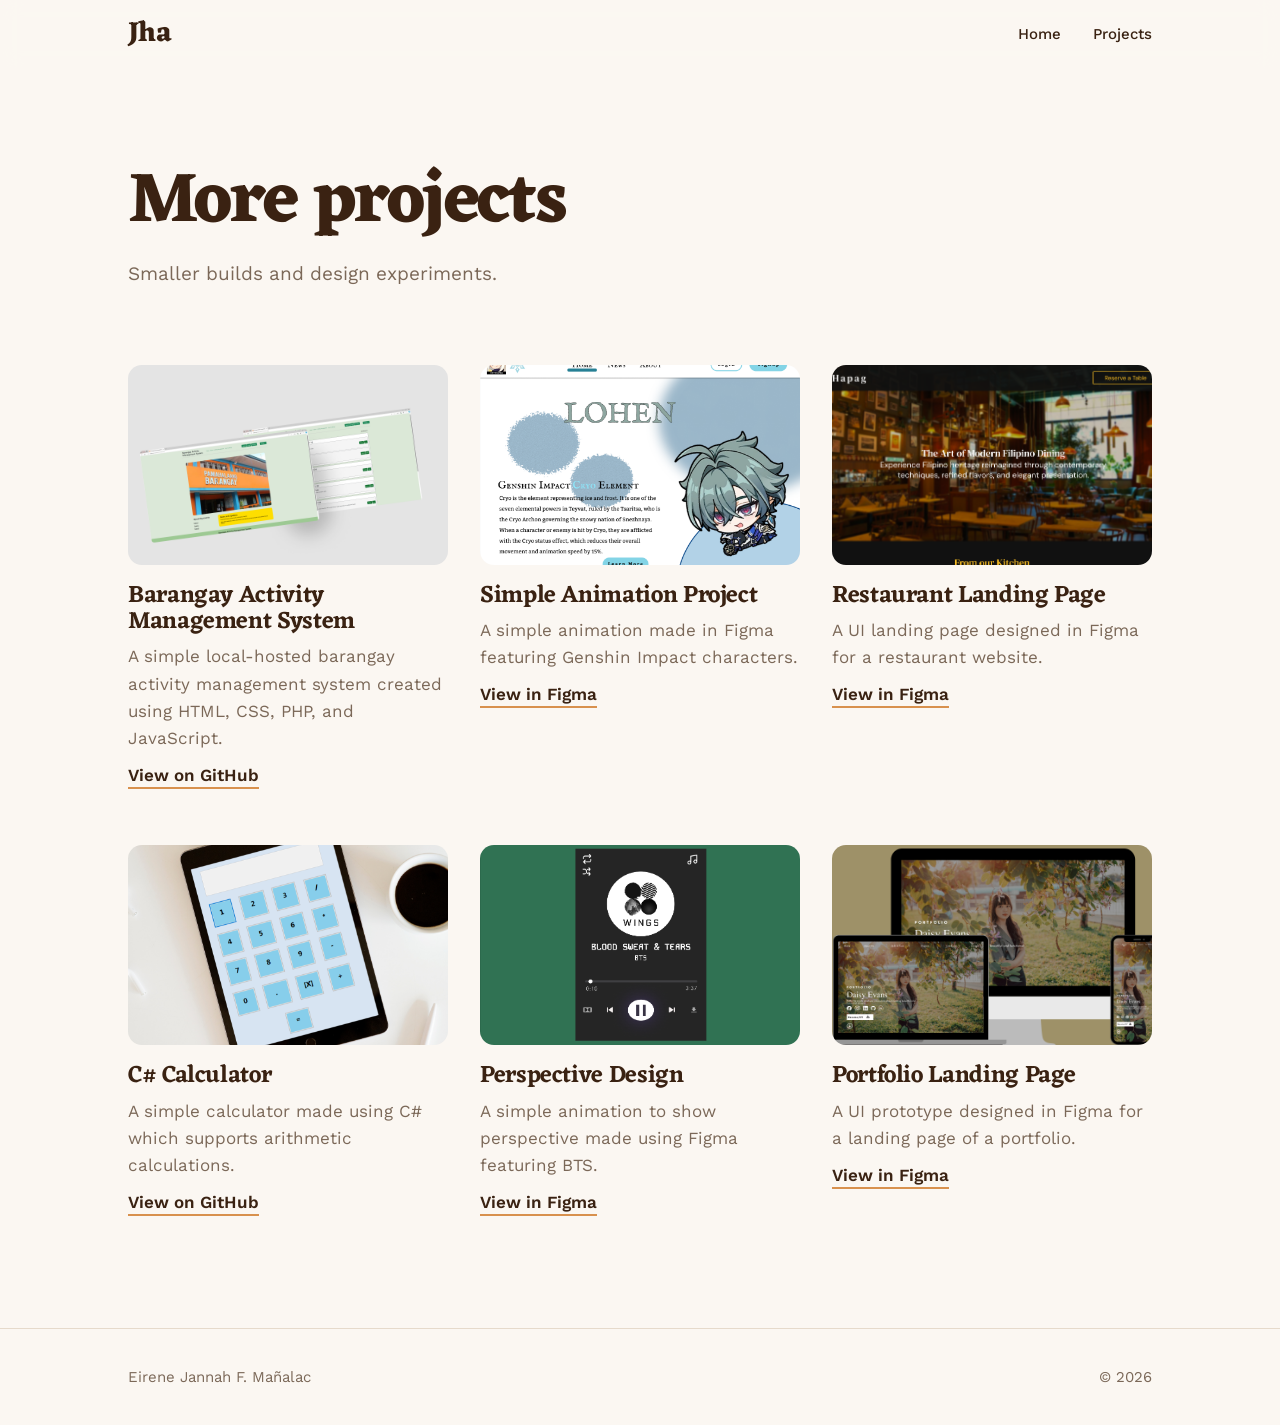
==== commit e91b3884: "Add files via upload" ====
--- a/projects.html
+++ b/projects.html
@@ -1,136 +1,84 @@
 <!doctype html>
 <html lang="en">
-  <head>
+<head>
     <meta charset="utf-8">
-    <meta name="viewport" content="width=device-width, initial-scale=1, shrink-to-fit=no">
-    <link rel="stylesheet" href="https://cdn.jsdelivr.net/npm/bootstrap@5.3.2/dist/css/bootstrap.min.css">
-    <link href='https://fonts.googleapis.com/css?family=Work Sans' rel='stylesheet'>
-    <link href='https://fonts.googleapis.com/css?family=Eczar' rel='stylesheet'>
-
-    <link rel="stylesheet" href="portfolio.css">
+    <meta name="viewport" content="width=device-width, initial-scale=1">
     <title>More Projects</title>
     <link rel="icon" type="image/x-icon" href="project-icon.png">
-  </head>
-  <body>
-    <nav class="navbar navbar-expand-lg navbar-light mt-3">
-    <div class="container-fluid">
+    <link rel="preconnect" href="https://fonts.googleapis.com">
+    <link rel="preconnect" href="https://fonts.gstatic.com" crossorigin>
+    <link href="https://fonts.googleapis.com/css2?family=Eczar:wght@500;600;700&family=Work+Sans:wght@400;500;600&display=swap" rel="stylesheet">
+    <link rel="stylesheet" href="portfolio.css">
+</head>
+<body>
+    <a class="skip" href="#main">Skip to content</a>
 
-    <button class="navbar-toggler" type="button"
-        data-bs-toggle="collapse"
-        data-bs-target="#navbarNav"
-        aria-controls="navbarNav"
-        aria-expanded="false"
-        aria-label="Toggle navigation">
-        <span class="navbar-toggler-icon"></span>
-    </button>
+    <header class="site-header">
+        <div class="wrap">
+            <a class="logo" href="index.html">Jha</a>
+            <nav class="nav" aria-label="Main">
+                <a href="index.html">Home</a>
+                <a href="index.html#projects">Projects</a>
+            </nav>
+        </div>
+    </header>
 
-    <div class="collapse navbar-collapse" id="navbarNav">
-        <ul class="navbar-nav">
-        <li class="nav-item">
-            <b><a class="nav-link ms-5" href="index.html">Home</a></b>
-        </li>
-        <li class="nav-item">
-            <b><a class="nav-link ms-3" href="index.html#projects">Projects</a></b>
-        </li>
-        </ul>
-    </div>
-    </div>
-    </nav>
-    <div class="album py-5 bg-body-tertiary">
-        <div class="container">
-            <div class="row row-cols-1 row-cols-md-2 row-cols-lg-3 g-4">
-                <div class="col"> 
-                <div class="card shadow-sm">
-                        <img class="bd-placeholder-img card-img-top" src="bams-mockup.png">
-                    <div class="card-body">
-                        <p class="card-title">Barangay Activity Management System</p> 
-                        <p class="card-text"  style="color: #63391E !important; font-size: 16px;">A simple local-hosted barangay activity management system created using HTML, CSS, PHP, and Javascript.</p> 
-                        <div class="d-flex justify-content-center align-items-center"> 
-                            <div class="btn-group"> 
-                                <a href="https://github.com/EireneJannah/Barangay-Activity-Management-System" class="btn primary">View</a>
-                            </div>
-                        </div> 
-                    </div> 
-                </div>
-            </div>
+    <main id="main" class="wrap">
+        <div class="page-head">
+            <h1>More projects</h1>
+            <p>Smaller builds and design experiments.</p>
+        </div>
 
-            <div class="col"> 
-                <div class="card shadow-sm">
-                        <img class="bd-placeholder-img card-img-top" src="simple-animation.png">
-                    <div class="card-body"> 
-                        <p class="card-title">Simple Animation Project</p> 
-                        <p class="card-text"  style="color: #63391E !important; font-size: 16px;">A simple animation made in Figma featuring Genshin Impact characters.</p> 
-                        <div class="d-flex justify-content-center align-items-center"> 
-                            <div class="btn-group"> 
-                                <a href="https://www.figma.com/proto/w0Ak2dKb2I7CWGbtjV2sj3/Animation-of-Genshin-Impact-Characters--Cryo-?node-id=1-2&p=f&t=DT8RNXBvrk9KnqP2-1&scaling=min-zoom&content-scaling=fixed&page-id=0%3A1&starting-point-node-id=1%3A2" class="btn primary">View</a>
-                            </div>
-                        </div> 
-                    </div> 
-                </div> 
-            </div>
+        <div class="grid">
+            <article class="item">
+                <a class="shot" href="https://github.com/EireneJannah/Barangay-Activity-Management-System" tabindex="-1" aria-hidden="true"><img src="bams-mockup.png" alt="" loading="lazy"></a>
+                <h2>Barangay Activity Management System</h2>
+                <p>A simple local-hosted barangay activity management system created using HTML, CSS, PHP, and JavaScript.</p>
+                <a class="link" href="https://github.com/EireneJannah/Barangay-Activity-Management-System">View on GitHub</a>
+            </article>
 
-            <div class="col"> 
-                <div class="card shadow-sm">
-                        <img class="bd-placeholder-img card-img-top" src="hapag-landingpage.png">
-                    <div class="card-body"> 
-                        <p class="card-title">Restaurant Landing Page</p> 
-                        <p class="card-text"  style="color: #63391E !important; font-size: 16px;">A UI landing page designed in Figma for a restaurant website.</p> 
-                        <div class="d-flex justify-content-center align-items-center"> 
-                            <div class="btn-group"> 
-                                <a href="https://www.figma.com/community/file/1651979895383308139" class="btn primary">View</a>
-                            </div>
-                        </div> 
-                    </div> 
-                </div> 
-            </div>
+            <article class="item">
+                <a class="shot" href="https://www.figma.com/proto/w0Ak2dKb2I7CWGbtjV2sj3/Animation-of-Genshin-Impact-Characters--Cryo-?node-id=1-2&p=f&t=DT8RNXBvrk9KnqP2-1&scaling=min-zoom&content-scaling=fixed&page-id=0%3A1&starting-point-node-id=1%3A2" tabindex="-1" aria-hidden="true"><img src="simple-animation.png" alt="" loading="lazy"></a>
+                <h2>Simple Animation Project</h2>
+                <p>A simple animation made in Figma featuring Genshin Impact characters.</p>
+                <a class="link" href="https://www.figma.com/proto/w0Ak2dKb2I7CWGbtjV2sj3/Animation-of-Genshin-Impact-Characters--Cryo-?node-id=1-2&p=f&t=DT8RNXBvrk9KnqP2-1&scaling=min-zoom&content-scaling=fixed&page-id=0%3A1&starting-point-node-id=1%3A2">View in Figma</a>
+            </article>
 
-            <div class="col"> 
-                <div class="card shadow-sm">
-                        <img class="bd-placeholder-img card-img-top" src="calcu-mockup.png">
-                    <div class="card-body"> 
-                        <p class="card-title">C# Calculator</p> 
-                        <p class="card-text"  style="color: #63391E !important; font-size: 16px;">A simple calculator made using C# which supports arithmetic calculations.</p> 
-                        <div class="d-flex justify-content-center align-items-center"> 
-                            <div class="btn-group"> 
-                                <a href="https://github.com/EireneJannah/Calculator" class="btn primary">View</a>
-                            </div>
-                        </div> 
-                    </div> 
-                </div> 
-            </div>
+            <article class="item">
+                <a class="shot" href="https://www.figma.com/community/file/1651979895383308139" tabindex="-1" aria-hidden="true"><img src="hapag-landingpage.png" alt="" loading="lazy"></a>
+                <h2>Restaurant Landing Page</h2>
+                <p>A UI landing page designed in Figma for a restaurant website.</p>
+                <a class="link" href="https://www.figma.com/community/file/1651979895383308139">View in Figma</a>
+            </article>
 
-            <div class="col"> 
-                <div class="card shadow-sm">
-                        <img class="bd-placeholder-img card-img-top" src="perspective design.png">
-                    <div class="card-body"> 
-                        <p class="card-title">Perspective Design</p> 
-                        <p class="card-text"  style="color: #63391E !important; font-size: 16px;">A simple animation to show perspective made using Figma featuring BTS.</p> 
-                        <div class="d-flex justify-content-center align-items-center"> 
-                            <div class="btn-group"> 
-                                <a href="https://www.figma.com/proto/HBB8tZjjzlKYYc49GsrmYz/Perspective-Design?node-id=3-427&p=f&t=JgrsklHNJFS50J7o-1&scaling=min-zoom&content-scaling=fixed&page-id=0%3A1" class="btn primary">View</a>
-                            </div>
-                        </div> 
-                    </div> 
-                </div> 
-            </div>
+            <article class="item">
+                <a class="shot" href="https://github.com/EireneJannah/Calculator" tabindex="-1" aria-hidden="true"><img src="calcu-mockup.png" alt="" loading="lazy"></a>
+                <h2>C# Calculator</h2>
+                <p>A simple calculator made using C# which supports arithmetic calculations.</p>
+                <a class="link" href="https://github.com/EireneJannah/Calculator">View on GitHub</a>
+            </article>
 
-            <div class="col"> 
-                <div class="card shadow-sm">
-                        <img class="bd-placeholder-img card-img-top" src="landingpage-mockup.png">
-                    <div class="card-body"> 
-                        <p class="card-title">Portfolio Landing Page</p> 
-                        <p class="card-text"  style="color: #63391E !important; font-size: 16px;">A UI prototype designed in Figma for a landing page of a portfolio.</p> 
-                        <div class="d-flex justify-content-center align-items-center"> 
-                            <div class="btn-group"> 
-                                <a href="https://www.figma.com/proto/vqP098gg85hJiurmW2SEsU?node-id=0-1&t=Xt8Y7LL2d7GaH8PI-6" class="btn primary">View</a>
-                            </div>
-                        </div> 
-                    </div> 
-                </div> 
-            </div>
+            <article class="item">
+                <a class="shot" href="https://www.figma.com/proto/HBB8tZjjzlKYYc49GsrmYz/Perspective-Design?node-id=3-427&p=f&t=JgrsklHNJFS50J7o-1&scaling=min-zoom&content-scaling=fixed&page-id=0%3A1" tabindex="-1" aria-hidden="true"><img src="perspective design.png" alt="" loading="lazy"></a>
+                <h2>Perspective Design</h2>
+                <p>A simple animation to show perspective made using Figma featuring BTS.</p>
+                <a class="link" href="https://www.figma.com/proto/HBB8tZjjzlKYYc49GsrmYz/Perspective-Design?node-id=3-427&p=f&t=JgrsklHNJFS50J7o-1&scaling=min-zoom&content-scaling=fixed&page-id=0%3A1">View in Figma</a>
+            </article>
+
+            <article class="item">
+                <a class="shot" href="https://www.figma.com/proto/vqP098gg85hJiurmW2SEsU?node-id=0-1&t=Xt8Y7LL2d7GaH8PI-6" tabindex="-1" aria-hidden="true"><img src="landingpage-mockup.png" alt="" loading="lazy"></a>
+                <h2>Portfolio Landing Page</h2>
+                <p>A UI prototype designed in Figma for a landing page of a portfolio.</p>
+                <a class="link" href="https://www.figma.com/proto/vqP098gg85hJiurmW2SEsU?node-id=0-1&t=Xt8Y7LL2d7GaH8PI-6">View in Figma</a>
+            </article>
         </div>
-    </div>
-    </div>
-    <script src="https://cdn.jsdelivr.net/npm/bootstrap@5.3.2/dist/js/bootstrap.bundle.min.js"></script>
+    </main>
+
+    <footer class="site-footer">
+        <div class="wrap">
+            <span>Eirene Jannah F. Mañalac</span>
+            <span>© 2026</span>
+        </div>
+    </footer>
 </body>
-</html>+</html>
--- a/portfolio.css
+++ b/portfolio.css
@@ -1,562 +1,370 @@
-/* Spacing tokens: shrink at each breakpoint instead of using fixed pixel values */
+/* ==========================================================
+   Jha's portfolio — minimalist, responsive
+   No framework. Tokens first, then base, layout, sections.
+   ========================================================== */
 :root {
-    --gutter: 140px;   /* side margin for project cards / titles */
-    --pad-x: 120px;    /* side padding for intro + about */
-}
-
-html {
-    scroll-behavior: smooth;
-}
-* {
-    background-color: #FFF8F2;
-}
-img {
-    max-width: 100%;
-}
-#navbarNav {
-    margin-left: 100px;
-}
-.navbar-toggler {
-    border-color: #695141;
-}
-.navbar-toggler-icon {
-    filter: invert(27%) sepia(30%) saturate(500%) hue-rotate(10deg);
-}
-.nav-link {
-    color: #63391E !important;
-    font-weight: bold;
-    font-family: 'Work Sans';
-    font-size: 20px;
-}
-#btn-back-to-top {
-  position: fixed;
-  bottom: 20px;
-  right: 20px;
-  display: none;
-  border-radius: 100px;
-}
-
-/*HOME*/
-.intro-container {
+    --paper: #FBF7F2;
+    --ink: #3A2212;
+    --muted: #7B6858;
+    --line: #E6DACB;
+    --accent: #D8914E;
+    --tan: #EBC490;
+    --pad: clamp(20px, 5vw, 48px);
+    --display: 'Eczar', Georgia, serif;
+    --body: 'Work Sans', system-ui, -apple-system, 'Segoe UI', sans-serif;
+}
+
+*, *::before, *::after { box-sizing: border-box; }
+
+html { scroll-behavior: smooth; }
+
+body {
+    margin: 0;
+    background: var(--paper);
+    color: var(--ink);
+    font-family: var(--body);
+    font-size: 17px;
+    line-height: 1.6;
+    -webkit-font-smoothing: antialiased;
+}
+
+::selection { background: var(--tan); }
+
+img { display: block; max-width: 100%; height: auto; }
+
+a { color: inherit; }
+
+h1, h2, h3 {
+    font-family: var(--display);
+    font-weight: 600;
+    line-height: 1.1;
+    letter-spacing: -0.015em;
+    margin: 0;
+}
+
+p { margin: 0 0 1em; }
+
+:focus-visible {
+    outline: 2px solid var(--accent);
+    outline-offset: 3px;
+    border-radius: 4px;
+}
+
+.wrap {
+    max-width: 1120px;
+    margin: 0 auto;
+    padding-inline: var(--pad);
+}
+
+.skip {
+    position: absolute;
+    left: -999px;
+    top: 8px;
+    background: var(--ink);
+    color: var(--paper);
+    padding: 8px 14px;
+    border-radius: 8px;
+    z-index: 100;
+}
+.skip:focus { left: 8px; }
+
+/* ---------- Header ---------- */
+.site-header {
+    position: sticky;
+    top: 0;
+    z-index: 20;
+    background: rgba(251, 247, 242, 0.88);
+    -webkit-backdrop-filter: blur(10px);
+    backdrop-filter: blur(10px);
+}
+.site-header .wrap {
     display: flex;
-    flex-direction: row;
     align-items: center;
     justify-content: space-between;
-    padding: 40px var(--pad-x);
-    gap: 60px;
-}
-#intro {
+    height: 68px;
+}
+.logo {
+    font-family: var(--display);
+    font-size: 28px;
+    font-weight: 700;
+    text-decoration: none;
+    letter-spacing: -0.02em;
+}
+.nav {
     display: flex;
-    flex-direction: column;
-    max-width: 55%;
-    min-width: 0;
-    padding-left: 40px;
-}
-.hey-bg {
-    font-family: 'Work Sans';
-    background-color: #695141;
-    color: #FFF8F2;
-    padding: 6px 14px;
-    font-size: 20px;
-    border-radius: 10px;
-    display: inline-block;
-    margin-bottom: 40px;
-}
-.name-intro {
-    font-family: 'Ecszar';
-    color: #63391E;
-    font-size: clamp(30px, 5vw, 45px);
-    line-height: 1.2;
-}
-.intro-pic {
+    gap: clamp(16px, 3vw, 32px);
+}
+.nav a {
+    font-size: 15px;
+    font-weight: 500;
+    text-decoration: underline;
+    text-decoration-color: transparent;
+    text-decoration-thickness: 2px;
+    text-underline-offset: 7px;
+    transition: text-decoration-color .2s;
+}
+.nav a:hover { text-decoration-color: var(--accent); }
+
+/* ---------- Buttons & links ---------- */
+.btn {
+    display: inline-flex;
+    align-items: center;
+    padding: 13px 26px;
+    border: 1.5px solid var(--ink);
+    border-radius: 999px;
+    font: 600 16px/1 var(--body);
+    text-decoration: none;
+    transition: background .2s, color .2s, border-color .2s;
+}
+.btn-solid { background: var(--ink); color: var(--paper); }
+.btn-solid:hover { background: var(--accent); border-color: var(--accent); color: var(--ink); }
+.btn-line { color: var(--ink); }
+.btn-line:hover { background: var(--ink); color: var(--paper); }
+
+.link {
+    font-weight: 600;
+    text-decoration: underline;
+    text-decoration-color: var(--accent);
+    text-decoration-thickness: 2px;
+    text-underline-offset: 6px;
+    transition: text-decoration-color .2s, color .2s;
+}
+.link:hover { text-decoration-color: var(--ink); }
+
+/* ---------- Hero ---------- */
+.hero {
+    display: grid;
+    grid-template-columns: minmax(0, 1.5fr) minmax(0, 1fr);
+    align-items: center;
+    gap: clamp(32px, 6vw, 80px);
+    padding-block: clamp(40px, 8vw, 104px) clamp(56px, 9vw, 120px);
+}
+.hello {
+    color: var(--muted);
+    font-size: 18px;
+    margin-bottom: 20px;
+}
+.hero h1 {
+    font-size: clamp(2.5rem, 6.2vw, 5.25rem);
+    font-weight: 700;
+    letter-spacing: -0.03em;
+    line-height: 1.02;
+    text-wrap: balance;
+}
+.lede {
+    max-width: 46ch;
+    margin: 28px 0 32px;
+    font-size: 19px;
+    color: var(--muted);
+}
+.hero-actions { display: flex; flex-wrap: wrap; gap: 12px; }
+
+.socials {
+    display: flex;
+    flex-wrap: wrap;
+    gap: 20px;
+    margin-top: 36px;
+}
+.socials img {
+    width: 34px;
+    height: 34px;
+    filter: grayscale(1);
+    opacity: .7;
+    transition: filter .2s, opacity .2s, transform .2s;
+}
+.socials a:hover img,
+.socials a:focus-visible img {
+    filter: none;
+    opacity: 1;
+    transform: translateY(-3px);
+}
+
+.photo {
     position: relative;
-    flex: 0 1 470px;
     width: 100%;
-    max-width: 470px;
-    margin-right: 40px;
-}
-.profile-img {
-    display: block;
-    width: 100%;
-    height: auto;
-    object-fit: cover;
-}
-.overlay {
+    max-width: 400px;
+    justify-self: end;
+    aspect-ratio: 4 / 5;
+    border-radius: 24px;
+    overflow: hidden;
+    background: var(--tan);
+    cursor: pointer;
+}
+.photo img {
     position: absolute;
     inset: 0;
-    opacity: 0;
-    transition: 0.5s ease;
-}
-.overlay img {
     width: 100%;
     height: 100%;
     object-fit: cover;
-}
-.intro-pic:hover .overlay {
-    opacity: 1;
-}
-.intro-btn {
-    display: flex;
-    flex-wrap: wrap;
-    gap: 16px;
-    margin-top: 20px;
-}
-.btn {
-    padding: 15px 22px;
-    font-family: 'Work Sans';
-    font-size: 18px;
-    border-radius: 10px;
-    border: none;
-    font-weight: bold;
-}
-.btn:hover{
-    color: #D8914E;
-}
-.primary {
-    background-color: #695141;
-    color: #FFF8F2;
-}
-.secondary {
-    background-color: transparent;
-    color: #695141;
-    border: 2px solid #695141;
-}
-/* Bootstrap 5 resets background/border on .btn:hover; keep the original look */
-.btn.primary:hover,
-.btn.primary:active,
-.btn.primary:focus-visible {
-    background-color: #695141;
-}
-.btn.secondary:hover,
-.btn.secondary:active,
-.btn.secondary:focus-visible {
-    background-color: transparent;
-    border-color: #695141;
-}
-
-/*PROJECTS*/
-#projects {
-    background-color: #EBC490;
-    padding: 50px 20px;
-}
-.proj-title {
-    background-color: #EBC490;
-    font-family: 'Ecszar';
-    color: #63391E;
-    font-size: 40px;
-    padding: 30px 0 40px calc(var(--gutter) + 10px);
-    font-weight: bolder;
-}
-.proj-card {
-  display: flex;
-  justify-content: space-between;
-  align-items: center;
-  background-color: #FFF8F2;
-  border-radius: 20px;
-  padding: 0 0 0 50px;
-  gap: 20px;
-  margin: 0 var(--gutter);
-  overflow: hidden;
-}
-.proj-text {
-  flex: 1;
-  min-width: 0;
-  font-weight: bold;
-  font-size: 20px;
-}
-.proj-text h2 {
-  color: #63391E;
-  margin-bottom: 15px;
-}
-.proj-text p {
-  color: #63391E;
-  line-height: 1.5;
-  margin-bottom: 20px;
-}
-.proj-text a {
-  color: #63391E;
-  text-decoration: none;
-  font-weight: bold;
-}
-.proj-text a:hover{
-    color: #D8914E;
-}
-.proj-image {
-  flex: 1;
-  min-width: 0;
-  display: flex;
-  justify-content: center;
-}
-.proj-image img {
-  width: 100%;
-  height: auto;
-  border-radius: 20px;
-}
-.btn-more-proj {
-    padding: 15px 22px;
-    font-family: 'Work Sans';
-    font-size: 18px;
-    border-radius: 10px;
-    border: none;
-    font-weight: bold;
-    background-color: #695141;
-    color: #FFF8F2;
-    text-decoration: none;
-    margin-top: 40px;
-    margin-left: var(--gutter);
-    display: inline-block;
-}
-.btn-more-proj:hover{
-    color: #D8914E;
-}
-
-/*ABOUT*/
-#about {
-    display: flex;
-    gap: 80px;
-    padding: 40px var(--pad-x);
-    align-items: flex-start;
-}
-.abt-info {
-    flex: 2;
-    min-width: 0;
-}
-.educ {
-    flex: 1;
-    min-width: 0;
-}
-.abt-title {
-    margin-left: 40px;
-}
-.abt-title,
-.educ-title,
-.train-title {
-    font-family: 'Ecszar';
-    color: #63391E;
-    font-size: 40px;
-    font-weight: bolder;
-    margin-bottom: 20px;
-}
-.abt-pr {
-    font-family: 'Work Sans';
-    color: #63391E;
-    font-size: 20px;
-    line-height: 1.6;
-    max-width: 600px;
-    margin-left: 40px;
-}
-.educ-details {
-    font-family: 'Work Sans';
-    color: #63391E;
-    font-size: 20px;
-    line-height: 1.6;
-    max-width: 800px;
-}
-.train-details {
-    font-family: 'Work Sans';
-    color: #63391E;
-    font-size: 20px;
-    max-width: 800px;
-}
-.skills {
-    display: flex;
-    flex-direction: column;
-}
-.skills-title {
-    font-family: 'Ecszar';
-    color: #63391E;
-    font-size: 40px;
-    font-weight: bolder;
-    margin-left: 40px;
-    margin-bottom: 20px;
-}
-.skills-details {
-    display: flex;
-    flex-direction: row;
-    flex-wrap: wrap;
-    gap: 16px 0;
-    align-items: flex-start;
-}
-details {
-    flex: none;
-    font-family: 'Work Sans';
-    color: #63391E;
-    font-size: 18px;
-    font-weight: bold;
-    border: 2px solid #695141;
-    border-radius: 16px;
-    padding: 14px 18px;
-    margin-left: 40px;
-    background-color: #FFF8F2;
-    width: 280px;
-    min-width: 250px;
-    max-width: 550px;
-}
-summary {
-    font-weight: bolder;
-    font-size: 20px;
-}
-summary:hover {
-    color: #D8914E;
-}
-.skills-sum {
-    padding-left: 20px;
-    margin-top: 10px;
-    font-family: 'Work Sans';
-    font-size: 16px;
-    color: #63391E;
-}
-.skills-sum li {
-    margin-bottom: 6px;
-}
-
-/*CONTACTS*/
-.contacts {
-    margin: 15px 0 0 30px;
-    display: flex;
-    flex-wrap: wrap;
-    gap: 35px;
-}
-
-/*CERTIFICATES*/
-#certificates {
-    background-color: #EBC490;
-    padding: 50px 20px;
-}
-.cert-title {
-    background-color: #EBC490;
-    font-family: 'Ecszar';
-    color: #63391E;
-    font-size: 40px;
-    padding: 30px 0 40px 0;
-    font-weight: bolder;
-    text-align: center;
-}
-.carousel {
-    width: 100%;
-    max-width: 630px;
-    margin: 0 auto 30px auto;
-}
-.carousel-item {
-    height: clamp(240px, 62vw, 400px);
-}
-.carousel-item img {
-    height: 100%;
-    object-fit: contain;
-    margin: auto;
-}
-.carousel-caption {
-    padding: 12px 20px;
-    bottom: 20px;
-    left: 50%;
-    transform: translateX(-50%);
-    width: 400px;
-    max-width: 100%;
-    opacity: 0.8;
-}
-.carousel-caption h5,
-.carousel-caption p {
-    color: #63391E;
-    margin: 0;
-}
-.carousel-control-prev,
-.carousel-control-next {
-    width: 5%;
-    border: none;
-}
-.carousel-control-prev-icon,
-.carousel-control-next-icon {
-    filter: invert(1);
-    width: 2rem;
-    height: 2rem;
-    color: #63391E !important;
-}
-.carousel-inner {
-    border-radius: 20px;
+    transition: opacity .5s ease;
+}
+.photo .alt { opacity: 0; }
+.photo:hover .alt,
+.photo:focus-visible .alt,
+.photo.is-alt .alt { opacity: 1; }
+
+/* ---------- Sections ---------- */
+.section {
+    padding-block: clamp(56px, 9vw, 112px);
+    border-top: 1px solid var(--line);
+    scroll-margin-top: 68px;
+}
+.split {
+    display: grid;
+    grid-template-columns: 200px minmax(0, 1fr);
+    gap: clamp(24px, 5vw, 72px);
+}
+.section-title {
+    font-size: clamp(2rem, 4vw, 2.5rem);
+    align-self: start;
+    position: sticky;
+    top: 100px;
+}
+
+/* ---------- Projects ---------- */
+.project {
+    display: grid;
+    grid-template-columns: minmax(0, 1fr) minmax(0, 1fr);
+    align-items: center;
+    gap: clamp(20px, 4vw, 40px);
+    padding-block: 40px;
+    border-bottom: 1px solid var(--line);
+}
+.project:first-child { padding-top: 0; }
+.project h3 { font-size: clamp(1.6rem, 3vw, 2rem); margin-bottom: 12px; }
+.project p { color: var(--muted); }
+.project .link { display: inline-block; margin-top: 4px; }
+.shot {
+    display: block;
+    aspect-ratio: 16 / 10;
     overflow: hidden;
-}
-
-/*MORE PROJECTS PAGE*/
-.card {
-    height: 100%;
-}
-.card-img-top {
-    width: 100%;
-    height: 225px;
-    object-fit: cover;
-}
-.card-body {
-    display: flex;
-    flex-direction: column;
+    border-radius: 14px;
+    background: var(--tan);
+}
+.shot img {
     width: 100%;
     height: 100%;
-}
-.card-title{
-    color: #63391E;
+    object-fit: cover;
+    transition: transform .6s ease;
+}
+.shot:hover img { transform: scale(1.04); }
+.more { margin-top: 40px; }
+
+/* ---------- About ---------- */
+.about-text p { max-width: 60ch; font-size: 19px; line-height: 1.7; }
+.about-grid {
+    display: grid;
+    grid-template-columns: repeat(2, minmax(0, 1fr));
+    gap: 48px;
+    margin-top: 56px;
+}
+.sub { font-size: 1.4rem; margin-bottom: 18px; }
+.about-grid p { margin-bottom: .2em; }
+.muted { color: var(--muted); }
+
+.trainings { list-style: none; margin: 0; padding: 0; }
+.trainings li { padding-block: 14px; border-top: 1px solid var(--line); }
+.trainings li:first-child { border-top: 0; padding-top: 0; }
+.trainings strong { display: block; font-weight: 600; }
+.trainings span { display: block; color: var(--muted); font-size: 15px; }
+
+.skills { margin: 56px 0 0; }
+.skills .sub { margin-bottom: 8px; }
+.skills dl { margin: 0; }
+.skills .row {
+    display: grid;
+    grid-template-columns: 150px minmax(0, 1fr);
+    gap: 16px;
+    padding-block: 14px;
+    border-top: 1px solid var(--line);
+}
+.skills dt { font-weight: 600; }
+.skills dd { margin: 0; color: var(--muted); }
+
+/* ---------- Certificates ---------- */
+.cert-group + .cert-group { margin-top: 48px; }
+.cert-group h3 { font-size: 1.4rem; margin-bottom: 16px; }
+.scroller {
+    display: flex;
+    gap: 16px;
+    overflow-x: auto;
+    padding-bottom: 14px;
+    scroll-snap-type: x proximity;
+    scrollbar-width: thin;
+    scrollbar-color: var(--line) transparent;
+}
+.scroller img {
+    flex: none;
+    max-width: none;
+    height: clamp(170px, 22vw, 240px);
+    width: auto;
+    border: 1px solid var(--line);
+    border-radius: 10px;
+    scroll-snap-align: start;
+}
+
+/* ---------- Footer ---------- */
+.site-footer { border-top: 1px solid var(--line); padding-block: 36px; color: var(--muted); font-size: 15px; }
+.site-footer .wrap { display: flex; flex-wrap: wrap; justify-content: space-between; gap: 8px 24px; }
+
+#btn-back-to-top {
+    position: fixed;
+    right: 20px;
+    bottom: 20px;
+    width: 46px;
+    height: 46px;
+    display: none;
+    place-items: center;
+    padding: 0;
+    border: 1px solid var(--line);
+    border-radius: 50%;
+    background: var(--paper);
+    color: var(--ink);
     font-size: 18px;
-    font-weight: bold;
-    text-align: center;
-}
-.card-text {
-    flex-grow: 1;
-}
-
-/*RESPONSIVE
-   Breakpoints: 1200 (small laptop), 992 (tablet, matches Bootstrap's navbar-expand-lg),
-   576 (phone) */
-
-/* SMALL LAPTOP */
-@media (max-width: 1199.98px) {
-:root {
-    --gutter: 80px;
-    --pad-x: 60px;
-}
-.intro-container {
-    gap: 40px;
-}
-#about {
-    gap: 40px;
-}
-.proj-card {
-    padding-left: 40px;
-}
-}
-
-/* TABLET/IPAD */
+    cursor: pointer;
+    transition: background .2s, border-color .2s;
+}
+#btn-back-to-top.show { display: grid; }
+#btn-back-to-top:hover { background: var(--accent); border-color: var(--accent); }
+
+/* ---------- More projects page ---------- */
+.page-head { padding-block: clamp(40px, 8vw, 96px) clamp(28px, 5vw, 56px); }
+.page-head h1 { font-size: clamp(2.5rem, 6vw, 4.5rem); font-weight: 700; letter-spacing: -0.03em; }
+.page-head p { color: var(--muted); font-size: 19px; margin-top: 16px; }
+.grid {
+    display: grid;
+    grid-template-columns: repeat(auto-fill, minmax(min(100%, 300px), 1fr));
+    gap: 56px 32px;
+    padding-bottom: clamp(56px, 9vw, 112px);
+}
+.item h2 { font-size: 1.5rem; margin: 18px 0 8px; }
+.item p { color: var(--muted); margin-bottom: 10px; }
+
+/* ---------- Responsive ---------- */
 @media (max-width: 991.98px) {
-:root {
-    --gutter: 40px;
-    --pad-x: 40px;
-}
-#navbarNav {
-    margin-left: 0;
-}
-.navbar-nav {
-    gap: 10px;
-    padding-top: 10px;
-}
-.intro-container {
-    flex-direction: column;
-    text-align: center;
-}
-#intro {
-    align-items: center;
-    max-width: 100%;
-    padding-left: 0;
-}
-#intro > br {
-    display: none;
-}
-.intro-pic {
-    flex: none;
-    width: 100%;
-    max-width: 350px;
-    margin: 0 auto;
-}
-.intro-btn {
-    justify-content: center;
-}
-.contacts {
-    justify-content: center;
-    margin-left: 0;
-}
-.proj-title {
-    padding-left: var(--gutter);
-    text-align: left;
-}
-.proj-card {
-    flex-direction: column;
-    align-items: stretch;
-    padding: 30px;
-}
-.proj-text,
-.proj-image {
-    flex: none;
-    width: 100%;
-}
-#about {
-    flex-direction: column;
-    align-items: stretch;
-    gap: 40px;
-}
-.abt-info,
-.educ {
-    flex: none;
-    width: 100%;
-}
-.abt-title,
-.skills-title {
-    margin-left: 0;
-}
-.abt-pr {
-    margin-left: 0;
-    max-width: 100%;
-}
-.skills-details {
-    flex-direction: column;
-    gap: 20px;
-}
-details {
-    margin-left: 0;
-    width: 100%;
-}
-}
-
-/* MOBILE */
-@media (max-width: 575.98px) {
-:root {
-    --gutter: 20px;
-    --pad-x: 20px;
-}
-.nav-link {
-    font-size: 18px;
-}
-.hey-bg {
-    font-size: 16px;
-    margin-bottom: 24px;
-}
-.intro-pic {
-    max-width: 280px;
-}
-.btn {
-    font-size: 16px;
-    padding: 12px 18px;
-}
-.proj-title,
-.cert-title {
-    font-size: 32px;
-}
-.proj-text {
-    font-size: 18px;
-}
-.proj-text h2 {
-    font-size: 26px;
-}
-.proj-card {
-    padding: 20px;
-}
-.abt-title,
-.educ-title,
-.train-title,
-.skills-title {
-    font-size: 32px;
-}
-.abt-pr,
-.educ-details,
-.train-details {
-    font-size: 18px;
-}
-.contacts {
-    gap: 20px;
-}
-#projects,
-#certificates {
-    padding-left: 12px;
-    padding-right: 12px;
-}
-.carousel-control-prev-icon,
-.carousel-control-next-icon {
-    width: 1.5rem;
-    height: 1.5rem;
-}
-}
+    .split { grid-template-columns: 1fr; gap: 28px; }
+    .section-title { position: static; }
+}
+
+@media (max-width: 767.98px) {
+    .hero { grid-template-columns: 1fr; }
+    .photo { justify-self: start; max-width: 320px; }
+    .project { grid-template-columns: 1fr; padding-block: 32px; }
+    .project .shot { order: -1; }
+    .about-grid { grid-template-columns: 1fr; gap: 40px; }
+    .skills .row { grid-template-columns: 1fr; gap: 2px; }
+}
+
+@media (max-width: 479.98px) {
+    body { font-size: 16px; }
+    .logo { font-size: 24px; }
+    .nav { gap: 14px; }
+    .nav a { font-size: 14px; }
+    .btn { padding: 12px 20px; font-size: 15px; }
+    .lede, .about-text p { font-size: 17px; }
+}
+
+@media (prefers-reduced-motion: reduce) {
+    html { scroll-behavior: auto; }
+    * { transition: none !important; }
+}
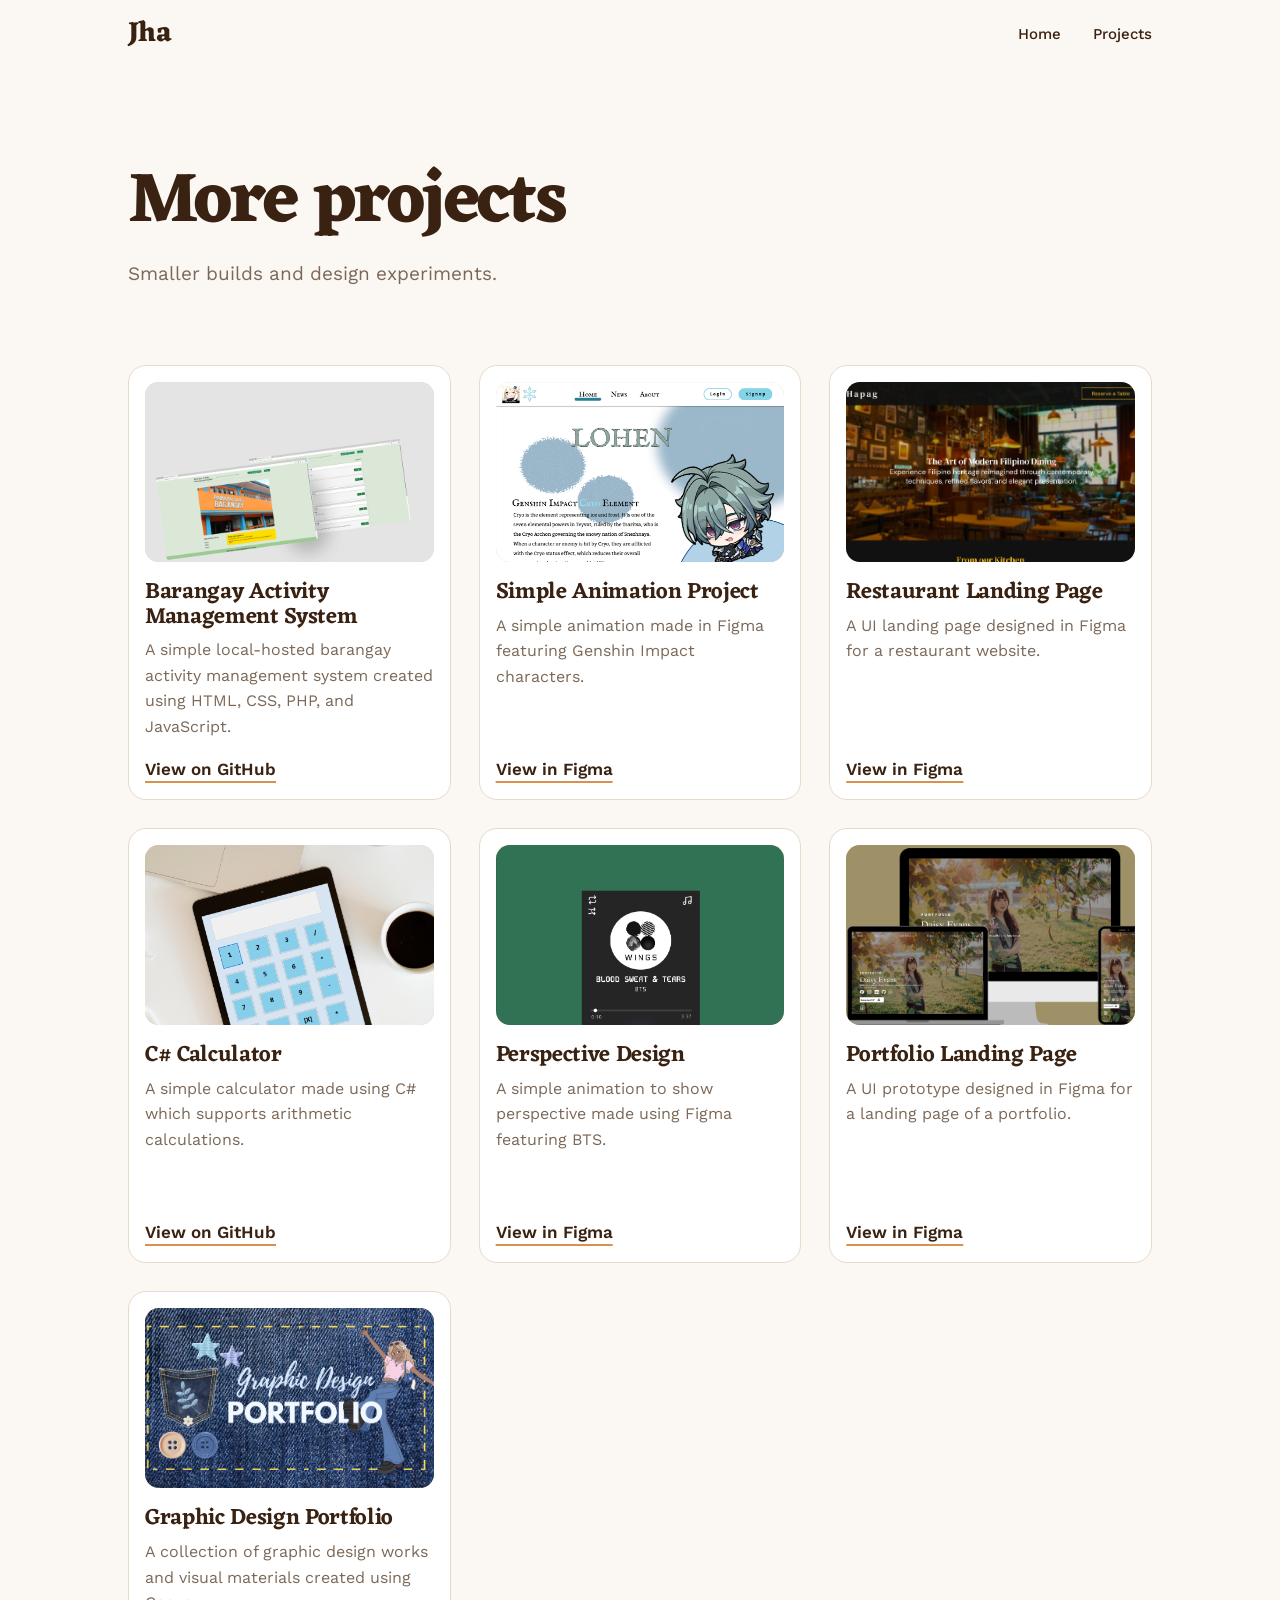
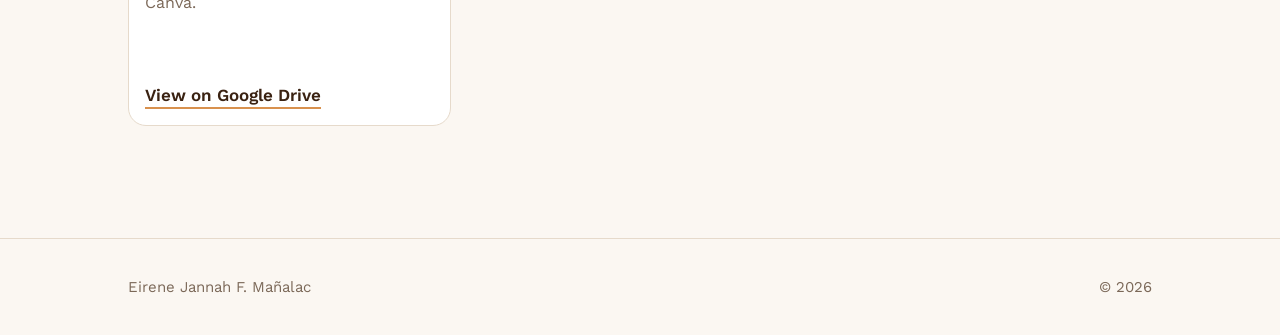
==== commit c4d1c6da: "Add files via upload" ====
--- a/projects.html
+++ b/projects.html
@@ -71,6 +71,13 @@
                 <p>A UI prototype designed in Figma for a landing page of a portfolio.</p>
                 <a class="link" href="https://www.figma.com/proto/vqP098gg85hJiurmW2SEsU?node-id=0-1&t=Xt8Y7LL2d7GaH8PI-6">View in Figma</a>
             </article>
+
+            <article class="item">
+                <a class="shot" href="https://drive.google.com/drive/folders/1r2e1_dgKXrLh8zyn9mnQ14HEc6S9Ukxj?usp=sharing" target="_blank" rel="noopener noreferrer" aria-hidden="true" tabindex="-1"><img src="graphic design thumbnail.png" alt="" loading="lazy"></a>
+                <h2>Graphic Design Portfolio</h2>
+                <p>A collection of graphic design works and visual materials created using Canva.</p>
+                <a class="link" href="https://drive.google.com/drive/folders/1r2e1_dgKXrLh8zyn9mnQ14HEc6S9Ukxj?usp=sharing" target="_blank" rel="noopener noreferrer">View on Google Drive</a>
+            </article>
         </div>
     </main>
 
--- a/portfolio.css
+++ b/portfolio.css
@@ -1,7 +1,3 @@
-/* ==========================================================
-   Jha's portfolio — minimalist, responsive
-   No framework. Tokens first, then base, layout, sections.
-   ========================================================== */
 :root {
     --paper: #FBF7F2;
     --ink: #3A2212;
@@ -333,17 +329,44 @@
 .page-head p { color: var(--muted); font-size: 19px; margin-top: 16px; }
 .grid {
     display: grid;
-    grid-template-columns: repeat(auto-fill, minmax(min(100%, 300px), 1fr));
-    gap: 56px 32px;
+    grid-template-columns: repeat(3, minmax(0, 1fr));
+    grid-auto-rows: 1fr;           /* every row the same height */
+    gap: 28px;
     padding-bottom: clamp(56px, 9vw, 112px);
 }
-.item h2 { font-size: 1.5rem; margin: 18px 0 8px; }
-.item p { color: var(--muted); margin-bottom: 10px; }
+.item {
+    display: flex;
+    flex-direction: column;
+    padding: 16px;
+    border: 1px solid var(--line);
+    border-radius: 18px;
+    background: #fff;
+    transition: border-color .2s, transform .2s;
+}
+.item:hover { border-color: var(--tan); transform: translateY(-3px); }
+/* image box is a fixed shape; the photo is cropped to fit it, never the other way round */
+.item .shot { position: relative; flex: none; }
+.item .shot img {
+    position: absolute;
+    inset: 0;
+    width: 100%;
+    height: 100%;
+    object-fit: cover;
+    object-position: top center;
+}
+.item h2 { font-size: 1.4rem; margin: 18px 0 8px; }
+.item p { color: var(--muted); font-size: 16px; margin-bottom: 16px; }
+.item .link { margin-top: auto; align-self: flex-start; }   /* link always sits at the bottom */
 
 /* ---------- Responsive ---------- */
 @media (max-width: 991.98px) {
+    .grid { grid-template-columns: repeat(2, minmax(0, 1fr)); }
     .split { grid-template-columns: 1fr; gap: 28px; }
     .section-title { position: static; }
+}
+
+@media (max-width: 575.98px) {
+    .grid { grid-template-columns: 1fr; grid-auto-rows: auto; }
 }
 
 @media (max-width: 767.98px) {
@@ -367,4 +390,4 @@
 @media (prefers-reduced-motion: reduce) {
     html { scroll-behavior: auto; }
     * { transition: none !important; }
-}
+}
